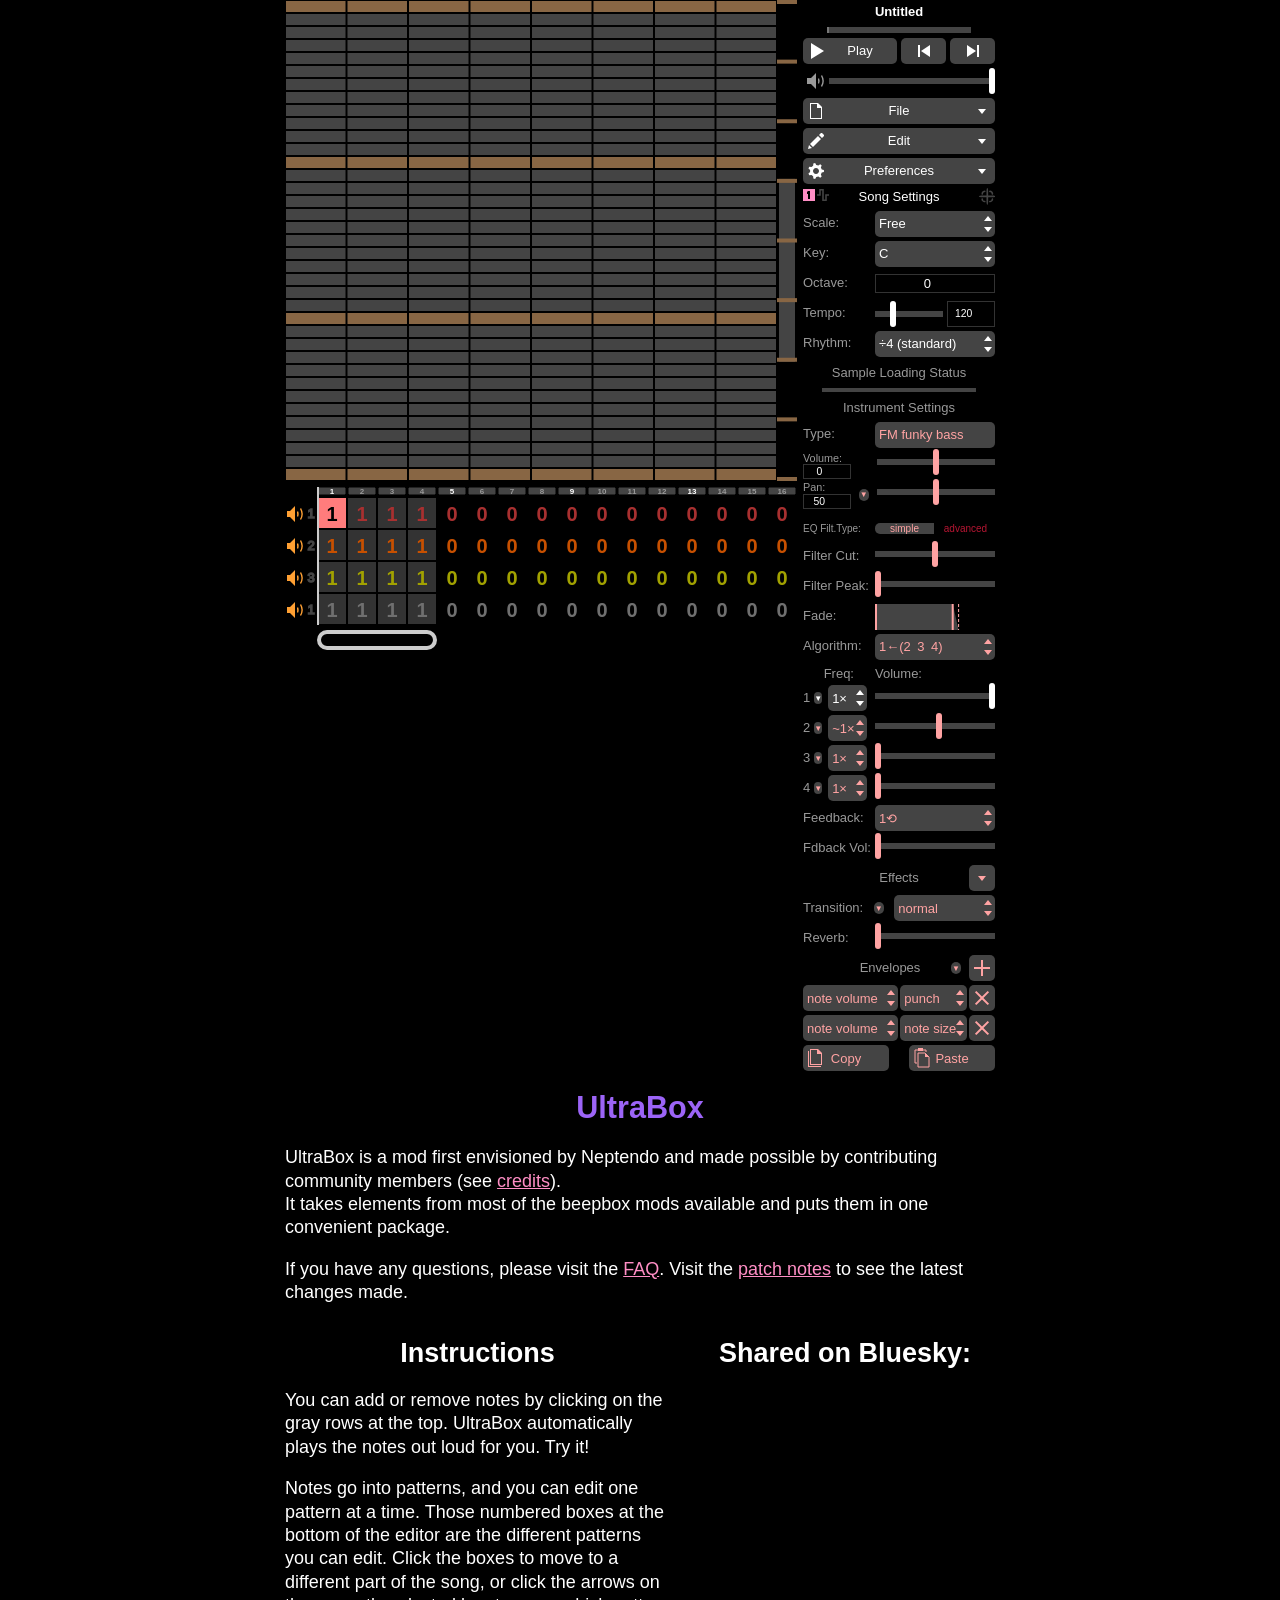
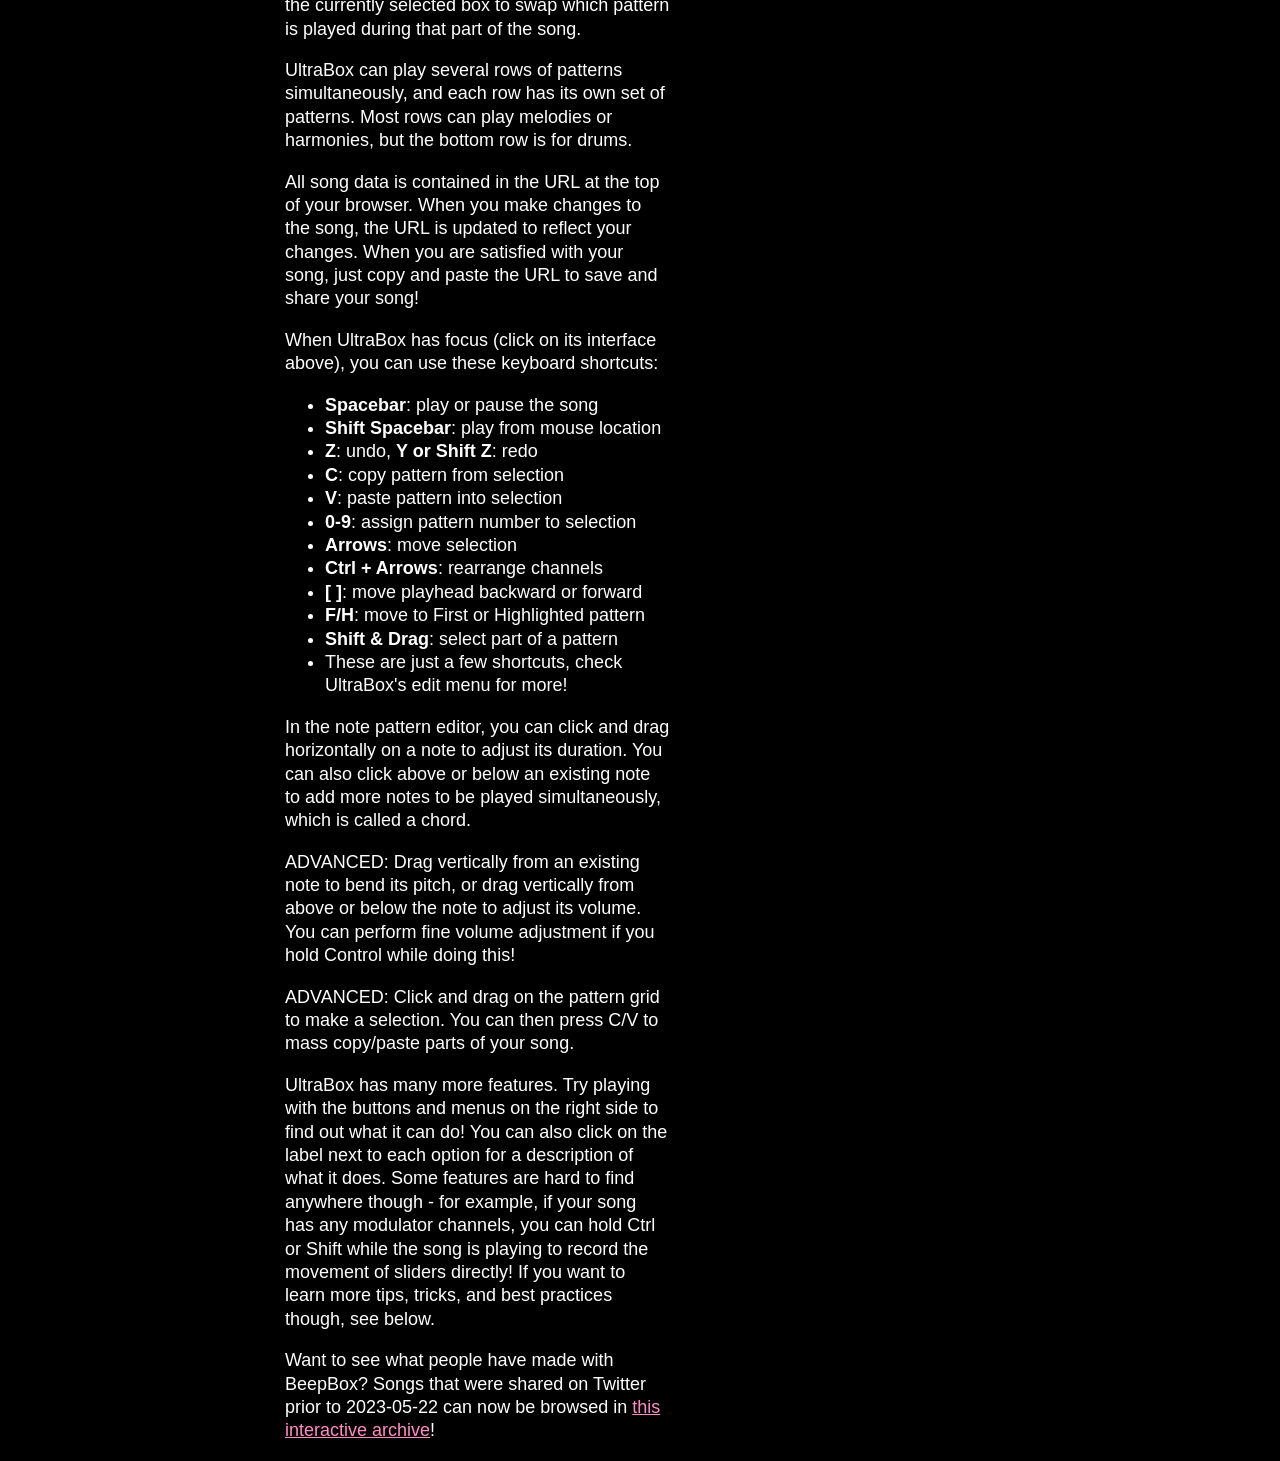
==== index.html @ fd383ffa "Update index.html" ====
<!DOCTYPE html>
<html lang="en">
<head>
    <link rel="icon" type="image/x-icon" href="./favicon.ico" />

    <!-- CDN for jQuery and select2 -->
    <script src="https://code.jquery.com/jquery-3.4.1.min.js"
            integrity="sha256-CSXorXvZcTkaix6Yvo6HppcZGetbYMGWSFlBw8HfCJo="
            crossorigin="anonymous"></script>
    <link href="https://cdnjs.cloudflare.com/ajax/libs/select2/4.0.7/css/select2.min.css" rel="stylesheet" />
    <script src="https://cdnjs.cloudflare.com/ajax/libs/select2/4.0.7/js/select2.min.js"></script>

    <meta charset="utf-8" />
    <meta name="viewport" content="width=device-width, initial-scale=1.0" />

    <title>UltraBox</title>
    <meta name="application-name" content="UltraBox" />
    <meta name="apple-mobile-web-app-title" content="UltraBox" />
    <meta name="description" content="UltraBox is a mod of BeepBox that aims to combine every other beepmod into one." />
    <meta name="keywords" content="chiptune, instrumental, music, song, melody, composition, tool, free, online, square wave, NES, NSF, ultrabox, beepbox, jummbox, pandorasbox, modbox, sandbox, goldbox, wackybox, todbox" />
    <meta name="mobile-web-app-capable" content="yes" />
    <meta name="apple-mobile-web-app-capable" content="yes" />
    <meta name="apple-mobile-web-app-status-bar-style" content="black-translucent" />
    <meta name="theme-color" content="#CCCCCC" />
    <meta name="msapplication-TileColor" content="#dba600" />
    <meta name="format-detection" content="telephone=no" />
    <meta property="og:image" content="./icon_maskable_192.png" />

    <!-- manifest は ./ に変更 -->
    <link rel="manifest" href="./manifest.webmanifest" />
    <link rel="apple-touch-icon" sizes="180x180" href="./icon_maskable_192.png" />

    <link href="https://fonts.googleapis.com/css?family=B612" rel="stylesheet" media="none" onload="if (this.media!='all')this.media='all';" />
    <style type="text/css">

        html {
            background: var(--page-margin, black);
            overflow-x: hidden;
            font-size: large;
            font-family: 'B612-a', sans-serif;
            line-height: 1.3;
            color: var(--primary-text, white);
        }

        body {
            margin: auto;
            overflow-x: hidden;
            display: flex;
            flex-direction: column;
            align-items: center;
            align-content: center;
        }

        #beepboxEditorContainer {
            min-height: 645px;
            overflow: auto;
            background: var(--editor-background, black);
            width: 100%;
			max-width: 710px;
            padding-left: 30px;
            padding-right: 30px;
        }

        #text-content {
            overflow: auto;
            background: var(--editor-background, black);
            width: 100%;
			max-width: 710px;
            padding-left: 30px;
            padding-right: 30px;
        }

        #Hotdog { display: none; }

        h1 {
            font-size: 1.7rem;
            text-align: center;
            margin-top: 0.5em;
            margin-bottom: 0.5em;
            -webkit-text-stroke-width: 0;
            color: var(--mod-title, #9c64f7);
        }

        h2 {
            font-size: 1.5rem;
            text-align: center;
            margin-top: 0.5em;
            margin-bottom: 0.5em;
            -webkit-text-stroke-width: 0;
        }

        .centerDiv {
			margin: 0px auto;
		}

        a {
            color: var(--link-accent, #98f);
        }

        /* .donation form {
            display: inline;
        }

        .donation input[type="submit"] {
            appearance: none;
            -webkit-appearance: none;
            background: none;
            border: none;
            font-family: inherit;
            font-size: inherit;
            color: var(--link-accent, #98f);
            text-decoration: underline;
            cursor: pointer;
            padding: 0;
            margin: 0;
        } */

        /* wide screen */
		@media (min-width: 711px) {
            html {
                width: 100%;
            }

            body {
                width: 100%;
            }

            .column-container {
				width: 710px;
                display: flex;
				gap: 25px;
            }

            .instructions-column {
				min-width: 0;
            }

            .bsky-column {
				width: 300px;
				flex-shrink: 0;
			}
        }

        /* narrow screen */
		@media (max-width: 710px) {
            body {
                width: 100%;
            }

            p, .donation {
                margin: 1em 0.5em;
            }

            .column-container {
                display: flex;
                flex-direction: column;
                align-items: center;
            }
        }
    </style>
	

</head>
<body id="secondImage">
    <script>
        const image = localStorage.getItem('customTheme2');
        const el  = document.getElementById('secondImage');

        if (image != null && image !== "null" && image !== "undefined") {
            el.style.backgroundImage="url(" + image + ")";
            el.style.backgroundRepeat= "repeat";
        }
    </script>
    <div id="beepboxEditorContainer">
        <noscript>
            Sorry, UltraBox requires a JavaScript-enabled browser.
        </noscript>
    </div>
    <div id="text-content">
        <section>

            <h1>
                <font>UltraBox</font>
                <span id="goldboxPlant" style="display: inline; color:#62a13b"></span>
                <!-- <span id="goldboxPlant" style="display: inline; color: var(--plant-color, var(--link-accent, #62a13b));"></span> -->
            </h1>
            
            <p id="introduction">
                UltraBox is a mod first envisioned by Neptendo and made possible by contributing community members (see <a href="./credits.html">credits</a>).<br>
                It takes elements from most of the beepbox mods available and puts them in one convenient package.
            </p>
            <!-- <p>
                All song data is contained in the URL at the top of your browser.
                When you make changes to the song, the URL is updated to reflect your changes.
                When you are satisfied with your song, just copy and paste the URL to save and share your song!
            </p> -->
            <p>
                If you have any questions, please visit the <a href="./faq.html">FAQ</a>. Visit the <a href="./patch_notes.html">patch notes</a> to see the latest changes made.
                <img id="Hotdog" src="" width="500" height="333" onclick="changeHotdogSize()" />
            </p>
            <!--
    <div class="donation">
        BeepBox is a passion project, and will always be free to use. If you find it valuable and have the means, any gratuity via
        <form action="https://www.paypal.com/cgi-bin/webscr" method="post" target="_blank">
            <input type="hidden" name="cmd" value="_donations" />
            <input type="hidden" name="business" value="QZJTX9GRYEV9N" />
            <input type="hidden" name="currency_code" value="USD" />
            <input type="submit" name="submit" value="Paypal"/>
        </form>
        would be appreciated!
    </div>
    -->
        </section>

        <div class="column-container">
            <main class="instructions-column">
                <section>
                    <h2>
                        Instructions
                    </h2>
                    <p>
                        You can add or remove notes by clicking on the gray rows at the top.
                        UltraBox automatically plays the notes out loud for you. Try it!
		
                    </p>
                    <p>
                        Notes go into patterns, and you can edit one pattern at a time.
                        Those numbered boxes at the bottom of the editor are the different patterns you can edit.
                        <span id="bar-editing">
                            Click the boxes to move to a different part of the song, or click the arrows on the currently selected box to swap which pattern is played during that part of the song.
                        </span>
                    </p>
                    <p>
                        UltraBox can play several rows of patterns simultaneously, and each row has its own set of patterns.
                        Most rows can play melodies or harmonies, but the bottom row is for drums.
                    </p>
                    <p>
                        All song data is contained in the URL at the top of your browser.
                        When you make changes to the song, the URL is updated to reflect your changes.
                        When you are satisfied with your song, just copy and paste the URL to save and share your song!
                    </p>

                    <div id="keyboard-instructions">
                        <p>
                            When UltraBox has focus (click on its interface above), you can use these keyboard shortcuts: <br />
                        </p>
                        <ul>
                            <li><b>Spacebar</b>: play or pause the song</li>
                            <li><b>Shift Spacebar</b>: play from mouse location</li>
							<li><b>Z</b>: undo, <b>Y or Shift Z</b>: redo</li>
                            <li><b>C</b>: copy pattern from selection</li>
                            <li><b>V</b>: paste pattern into selection</li>
                            <li><b>0-9</b>: assign pattern number to selection</li>
							<li><b>Arrows</b>: move selection</li>
							<li><b>Ctrl + Arrows</b>: rearrange channels</li>
							<li><b>[ ]</b>: move playhead backward or forward</li>
							<li><b>F/H</b>: move to First or Highlighted pattern </li>
							<li><b>Shift & Drag</b>: select part of a pattern</li>
							<li>These are just a few shortcuts, check UltraBox's edit menu for more!</li>
                            <!-- need to edit this eventually -->
                        </ul>
                    </div>
                    <p>
                        In the note pattern editor, you can click and drag horizontally on a note to adjust its duration.
                        You can also click above or below an existing note to add more notes to be played simultaneously, which is called a chord.
                    </p>
                    <div id="mobile-instructions" style="display: none;">
						<p>
							You can also long-press in the pattern editor to select a time range within a pattern, which you can then drag to move multiple notes at once.<br/>
						</p>
					</div>
                    <p>
                        ADVANCED: Drag vertically from an existing note to bend its pitch, or drag vertically from above or below the note to adjust its volume. You can perform fine volume adjustment if you hold Control while doing this!
                    </p>
                    <p>
                        ADVANCED: Click and drag on the pattern grid to make a selection. You can then press C/V to mass copy/paste parts of your song.

                    </p>
                    <p>
                        UltraBox has many more features.
                        Try playing with the buttons and menus on the right side to find out what it can do!
                        You can also click on the label next to each option for a description of what it does.
                        Some features are hard to find anywhere though - for example, if your song has any modulator channels, you can hold Ctrl or Shift while the song is playing to record the movement of sliders directly! If you want to learn more tips, tricks, and best practices though, see below.
                    </p>
                    <p>
						Want to see what people have made with BeepBox? Songs that were shared on Twitter prior to 2023-05-22 can now be browsed in <a href="https://twitter-archive.beepbox.co/" target="_blank">this interactive archive</a>!
                        <!-- Additionally, there's an active <a href="https://discord.gg/beepbox">BeepBox Discord</a> where you can share songs and ask questions! -->
                    </p>
                </section>
            </main>
            <aside class="bsky-column">
				<h2>
					Shared on Bluesky:
				</h2>
				<div>
					<!-- <a class="bsky-timeline" data-width="300" data-height="2000" data-link-color="#9988ff" data-chrome="noheader nofooter transparent" data-dnt="true" data-theme="dark" href="https://twitter.com/beepboxco?ref_src=twsrc%5Etfw" target="_blank">Songs retweeted by @beepboxco</a> -->
                    <bsky-embed
						feed="at://did:plc:mbrx5fkqsdgk5l2dfhygecm6/app.bsky.feed.generator/aaabsv7gjrgl2"
						mode="dark"
						link-target="_blank"
						link-image="false"
						limit="5"
						load-more="true"
						disable-styles="false"
						custom-styles="a.mt-4.rounded-md.border.border-slate-300.block {display: none;} .flex > div { max-width: 90%; } .whitespace-pre-wrap { word-wrap: break-word;}"
					  >
                    </bsky-embed>
                    <script async>
                    // only load bsky-embed if it's actually visible
                    // (the downside of doing this is that you have to manually reload the page to load/unload the library)
                    if (window.localStorage.getItem("showDescription") != "false") {
                        const bsky_script = document.createElement("script");

                        bsky_script.src = "https://cdn.jsdelivr.net/npm/bsky-embed@0.2.2/dist/bsky-embed.es.min.js";
                        bsky_script.type = "module";

                        document.head.appendChild(bsky_script);
                    }
                    </script>
					<!-- <script type="module" src="https://cdn.jsdelivr.net/npm/bsky-embed/dist/bsky-embed.es.js" async></script> -->
				</div>
			</aside>
        </div>
    </div>

    <!--
    Instead of loading js beepbox editor interface directly, test for browser support.
    <script type="text/javascript" src="beepbox_editor.min.js"></script>
    -->
    <script type="text/javascript">

        // Randomize display of header
        // 1-in-9 chance to appear

        const plants = [
        // jummbox/goldbox plants    
        "🍂", "🌿", "🌺", "🍃", "🍄", "🍀🌷", "🌈🍂🍁🍀🌷🍄🐲🌈🍃🌺🍄", " 1️⃣3️⃣1️⃣2️⃣",
        // blubox plants
        "≽(◕ ᴗ ◕)≼", "≽(ᴗ _ ᴗ)≼", "≽(⌐ _ ⌐)≼", "≽(ᵕ ‿ ᵕ)≼", 
        // familiarbox plant (there were others, but the code of familiarbox is long gone)
        // this is a reference to (now outdated?) lore jinx made for one of their projects 
        "☀️⭐🕒👁️",
        // suggested by mel, meant to supplement the lack of a worm logo
        "🪱",
        // this is from paandorasbox (might have also been present in familiarbox?)
        " :wackybox:",
        // plant originally suggested by mel in reference to the "(don't) eat thegubbys" meme. has now been reduced to just the fish emoji
        "🐟",
        // blubox desktop plants 
        "⚡","🔵","💫",
        // dogebox2 plants 
        "🍕","🌭","🍔","🍟",
        // Slarmoo's Box plants
        "✨","🌈","🌧️","🪨","🐍","🌲","🌳","𓆏","🦀","🍄‍🟫",
        // LemmBox 
		"🍋"
        ];

        if (Math.floor(Math.random() * 9) == 0) {
            document.getElementById("goldboxPlant").innerHTML = "  " + plants[(Math.floor(Math.random() * plants.length))];  
        }

        const date = new Date();

        // UB birthday (june 4th)
        if ((date.getDate() == 4) && date.getMonth() == 5) {
            document.getElementById("goldboxPlant").innerHTML = "  🎂🎉";  
        }

        function changeHotdogSize() {
            var image = document.getElementById('Hotdog');
            image.width = Math.random() * (750 - 20) + 20;
            image.height = Math.random() * (499 - 20) + 20;
        }

        if (/Android|webOS|iPhone|iPad|iPod|BlackBerry|IEMobile|Opera Mini|android|ipad|playbook|silk/i.test(navigator.userAgent)) {
            document.getElementById("introduction").innerHTML = "UltraBox is an online tool for sketching and sharing chiptune melodies. Make sure that your volume is turned up, then press the play button!";
            document.getElementById("keyboard-instructions").style.display = "none";
            document.getElementById("mobile-instructions").style.display = "";
            document.getElementById("bar-editing").innerHTML = "Tap the boxes to move to a different part of the song, or tap on the currently selected box to swap which pattern is played during that part of the song.";
			//document.getElementById("offline-instructions").innerHTML = 'You can use UltraBox when your device is offline if you put a shortcut to UltraBox on your home screen. <ul><li>Chrome: find the "Add to Home Screen" option in the ⋮ menu.</li><li>Firefox: find the "Add Page Shortcut" option in the ⋮ menu.</li><li>Safari: find the "Add to Home Screen" option in the bookmark menu.</li></ul>';
        }

        function browserHasRequiredFeatures() {
            "use strict";
            if (window.AudioContext == undefined && window.webkitAudioContext == undefined) {
                return false;
            }

            try {
                eval("class T {}");
                eval("const a = () => 0");
                eval("for (const a of []);");
            } catch (error) {
                return false;
            }

            return true;
        }

        if (browserHasRequiredFeatures()) {
            // Go ahead and load js beepbox editor interface:
            var fileref = document.createElement("script");
            fileref.setAttribute("type", "text/javascript");
            fileref.setAttribute("src", "beepbox_editor.min.js");
            document.head.appendChild(fileref);
        } else {
            document.getElementById("beepboxEditorContainer").innerHTML = "Sorry, UltraBox doesn't support your browser. Try a recent version of Chrome, Firefox, Edge, Safari, or Opera.";
        }

		// If the page was loaded with an old song version that old versions of BeepBox support,
		// update the links to the old versions so that they'll open the song.
	    //HEY, ULTRABOX DOESN'T HAVE THESE, WHAT DO WE DO????
		if (/^#[1-6]/.test(location.hash)) {
			document.getElementById("linkTo2_3").href += location.hash;
		}
		if (/^#[1-8]/.test(location.hash)) {
			document.getElementById("linkTo3_0").href += location.hash;
		}
    </script>
	<script>
      // Service Worker 登録部分を修正
      if ('serviceWorker' in navigator) {
        navigator.serviceWorker.register('./service-worker.js')
          .then(() => console.log('✅ Service Worker registered'))
          .catch(err => console.error('⚠️ SW registration failed:', err));
      }
    </script>
</body>
</html>
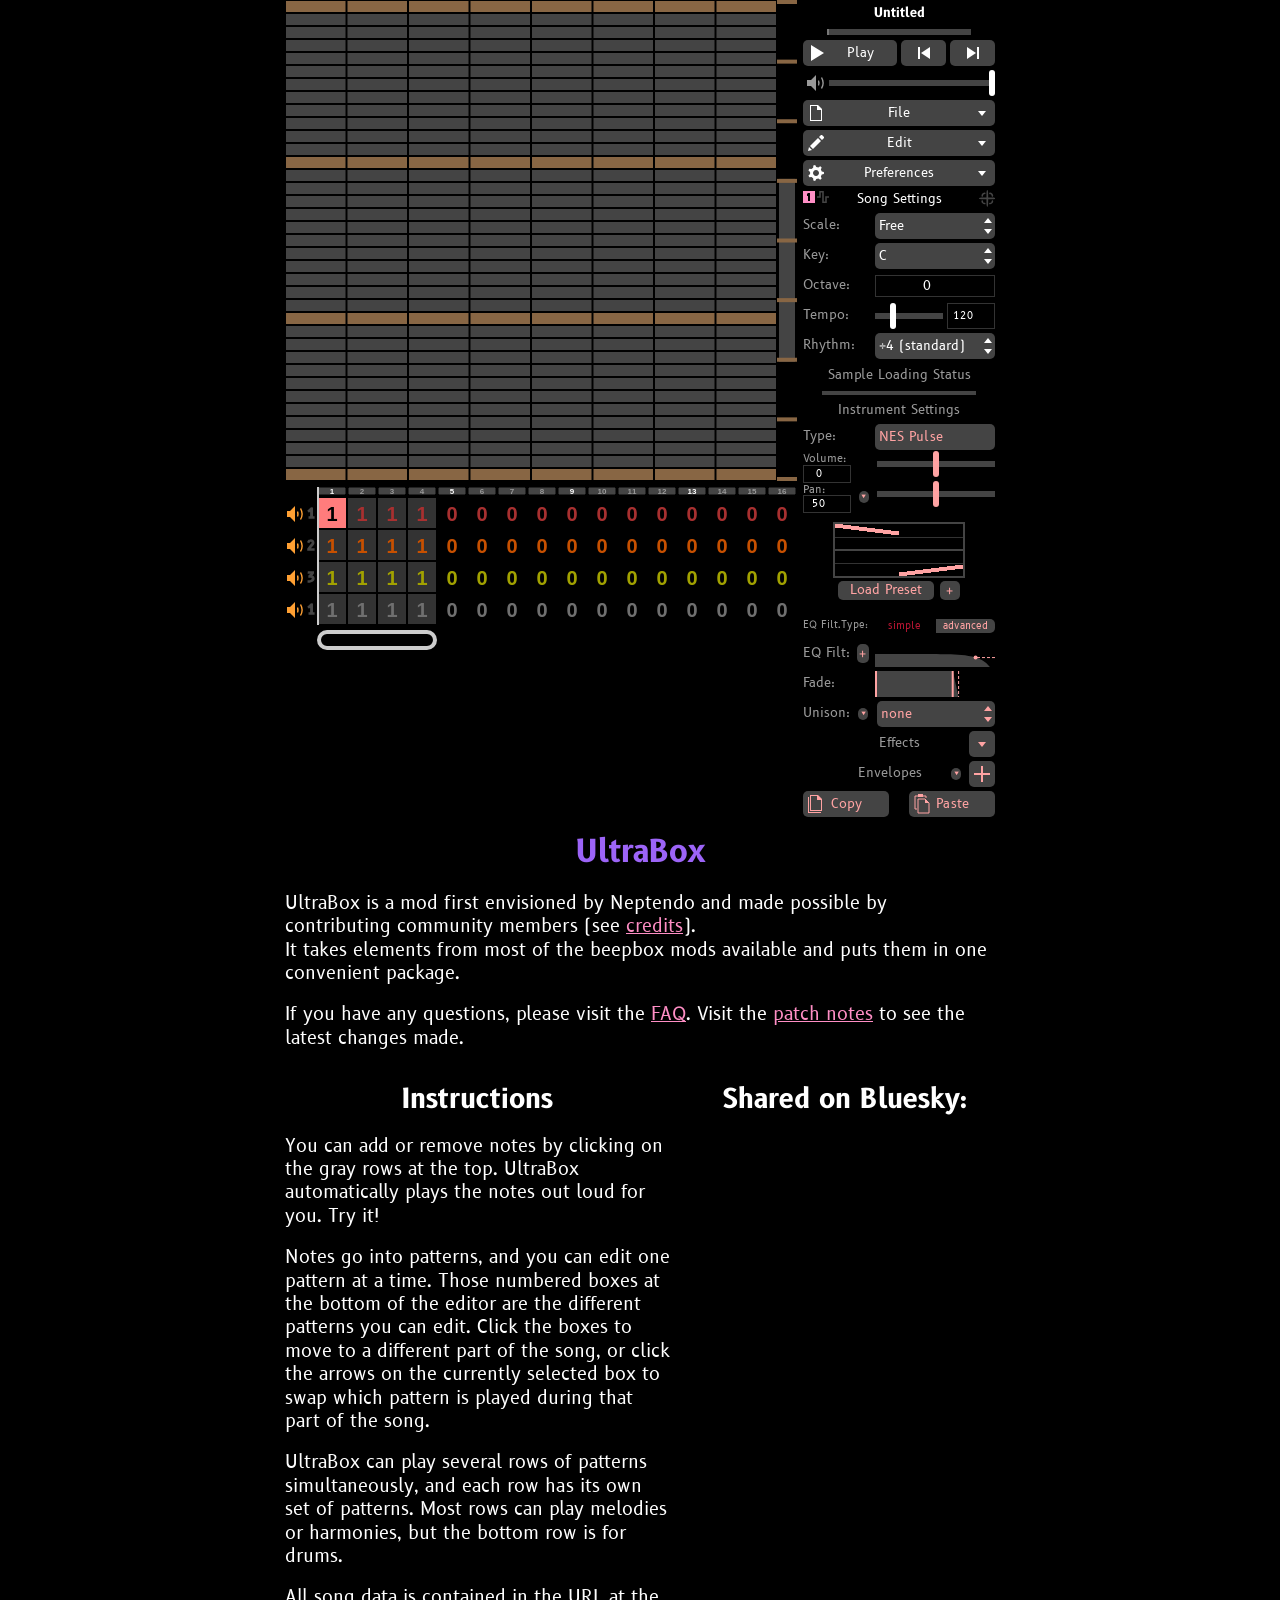
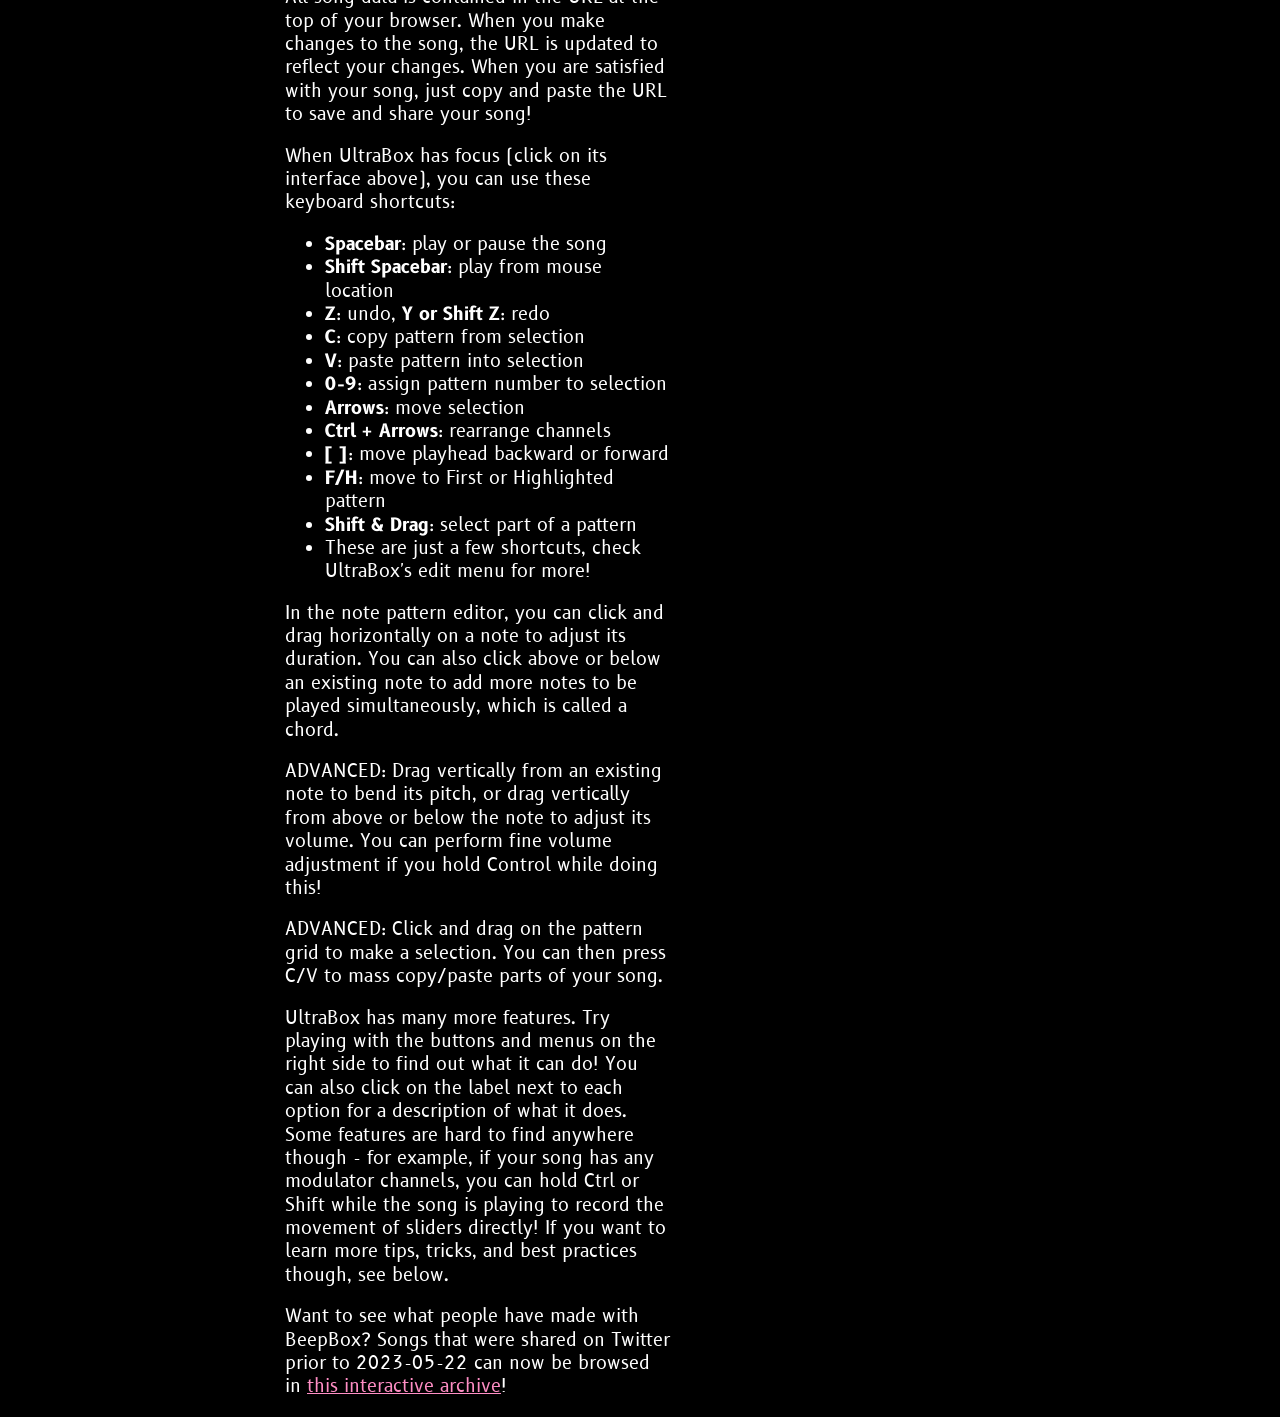
==== commit de57c886: "Update index.html" ====
--- a/index.html
+++ b/index.html
@@ -37,7 +37,7 @@
             background: var(--page-margin, black);
             overflow-x: hidden;
             font-size: large;
-            font-family: 'B612-a', sans-serif;
+            font-family: 'B612','B612-a', sans-serif;
             line-height: 1.3;
             color: var(--primary-text, white);
         }
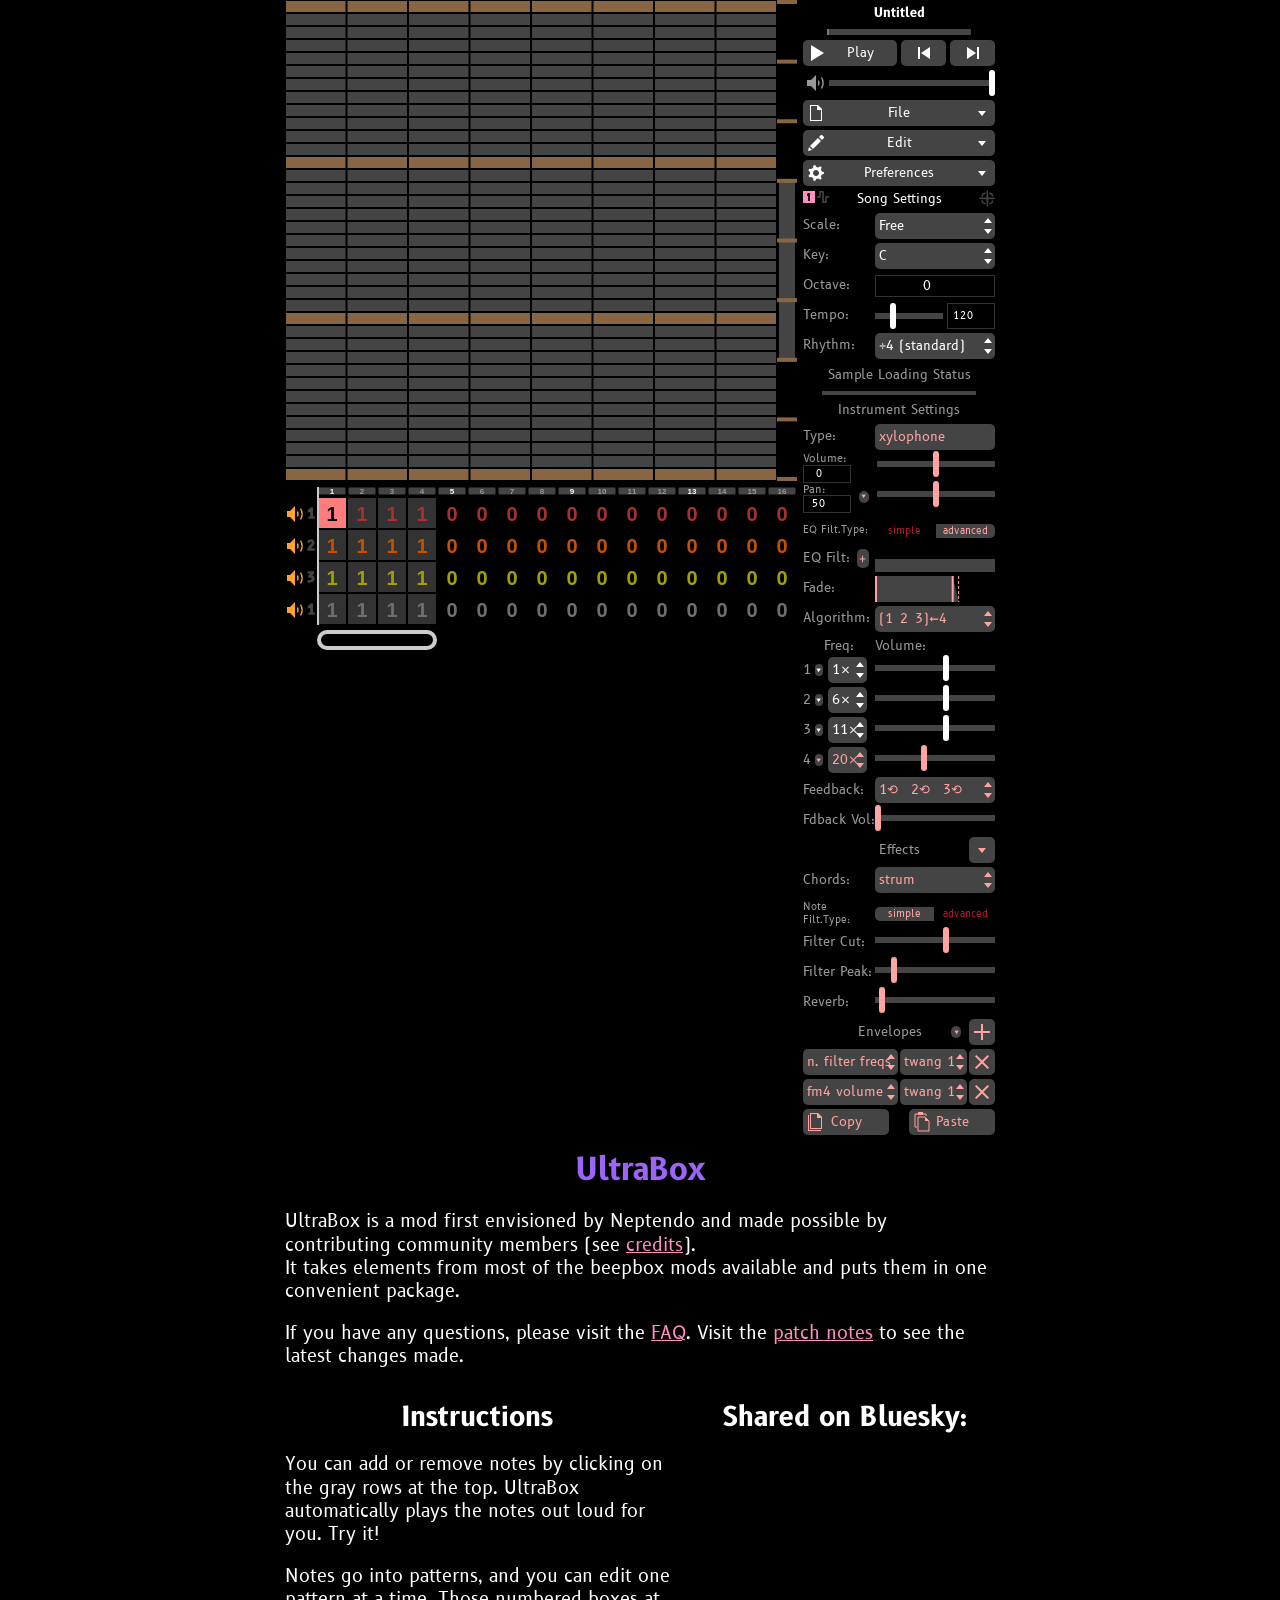
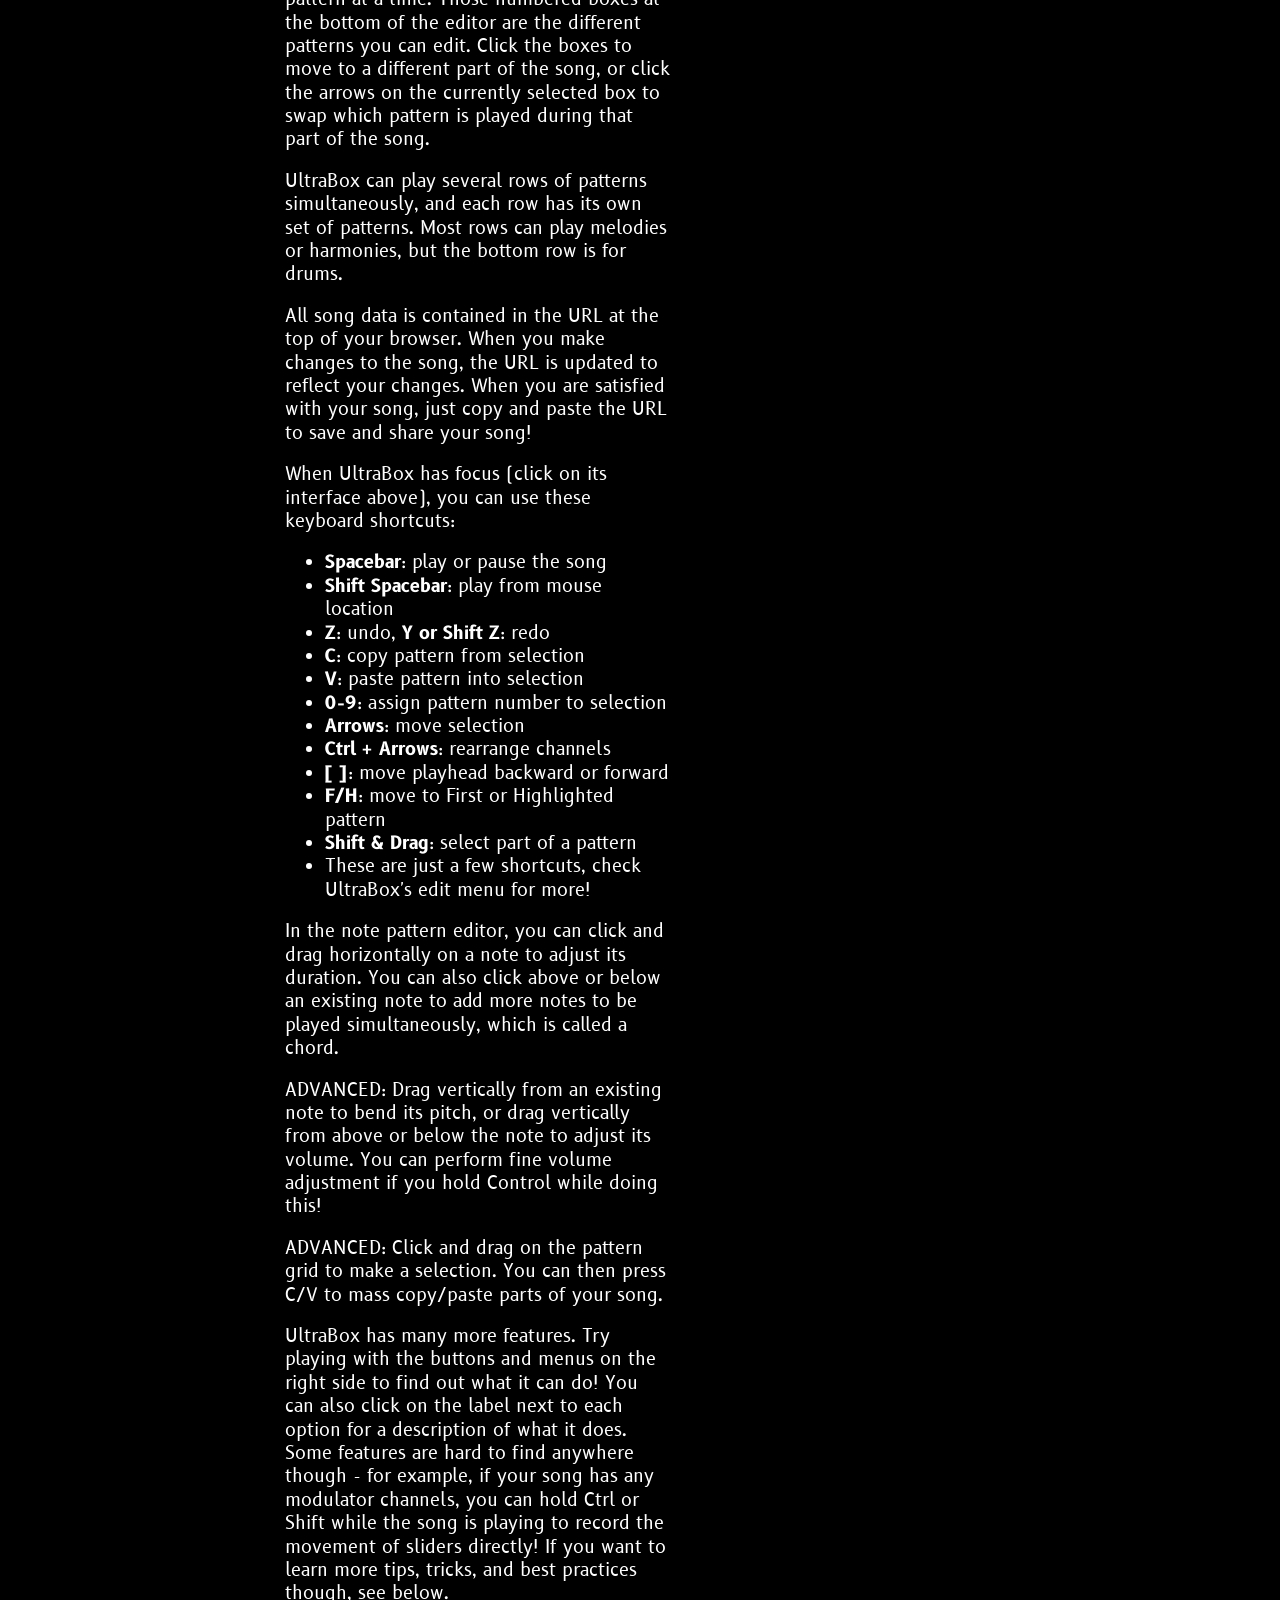
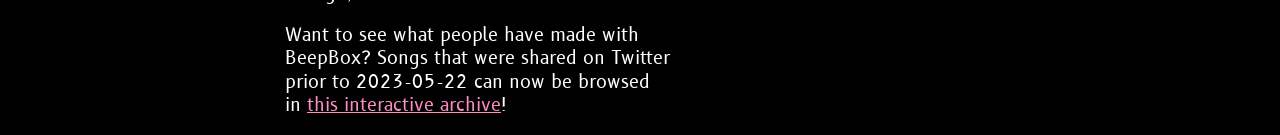
==== commit 66de5a81: "Update index.html" ====
--- a/index.html
+++ b/index.html
@@ -29,7 +29,7 @@
     <!-- manifest は ./ に変更 -->
     <link rel="manifest" href="./manifest.webmanifest" />
     <link rel="apple-touch-icon" sizes="180x180" href="./icon_maskable_192.png" />
-
+<link href="./offline.css" rel="stylesheet">
     <link href="https://fonts.googleapis.com/css?family=B612" rel="stylesheet" media="none" onload="if (this.media!='all')this.media='all';" />
     <style type="text/css">
 
--- a/offline.css
+++ b/offline.css
@@ -0,0 +1,9 @@
+@font-face {
+  font-family: 'B612-a';
+  src: url(./fonts/B612-Regular.ttf) format("ttf");
+}
+
+@font-face {
+  font-family: 'Roboto-a';
+  src: url(../font/Roboto-VariableFont_wdth,wght.ttf) format("ttf");
+}
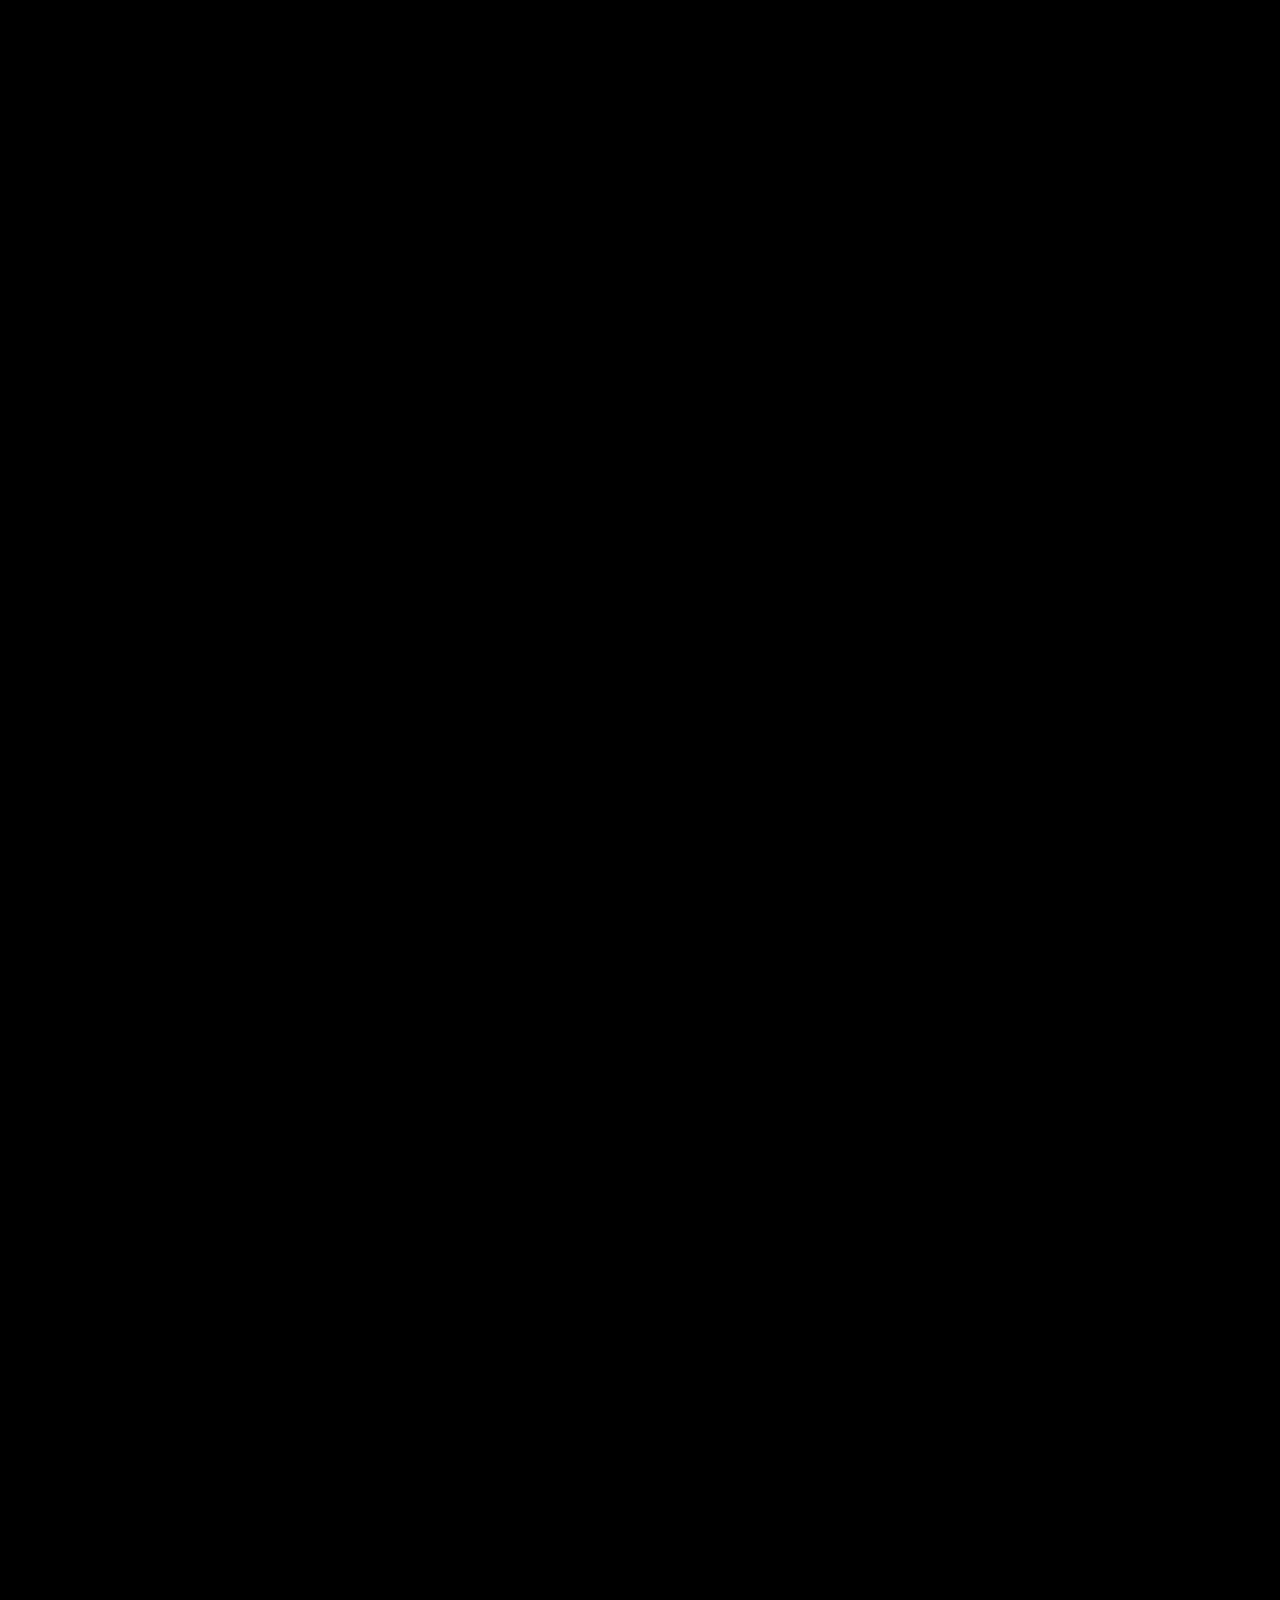
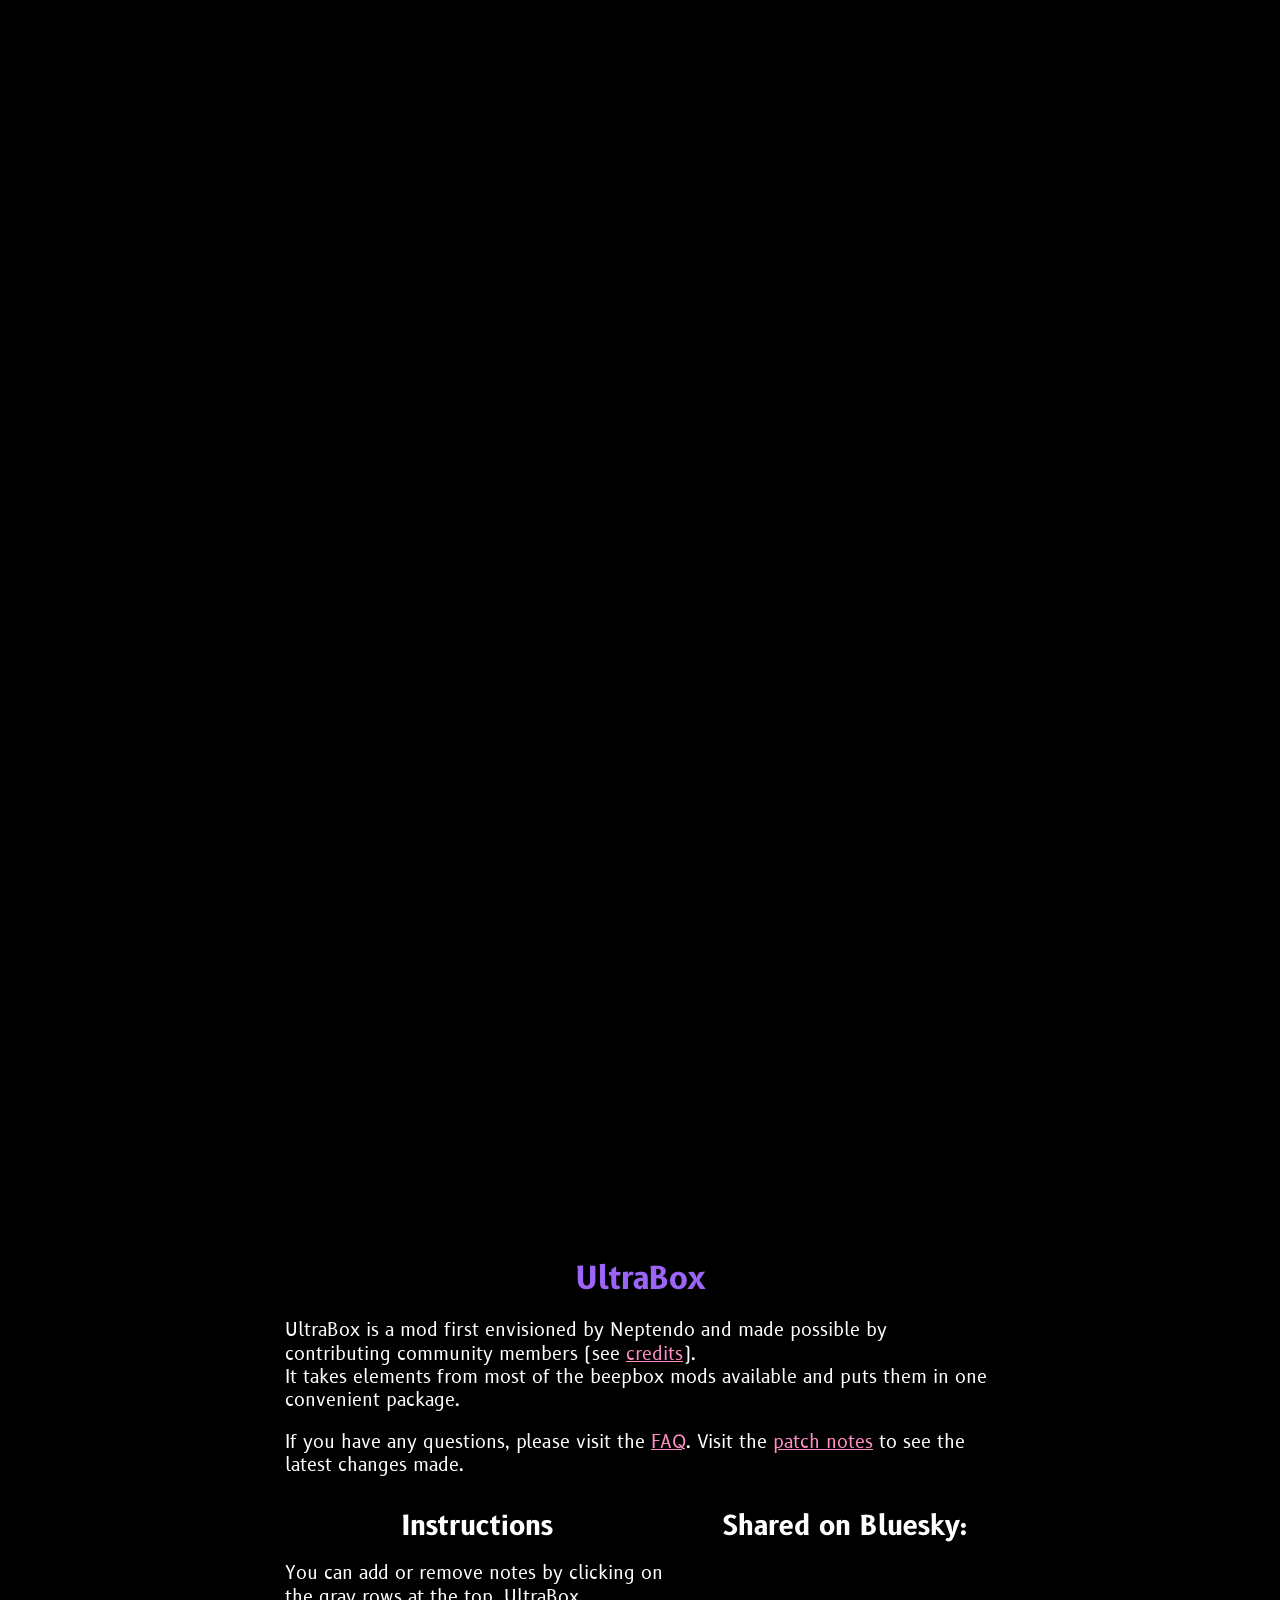
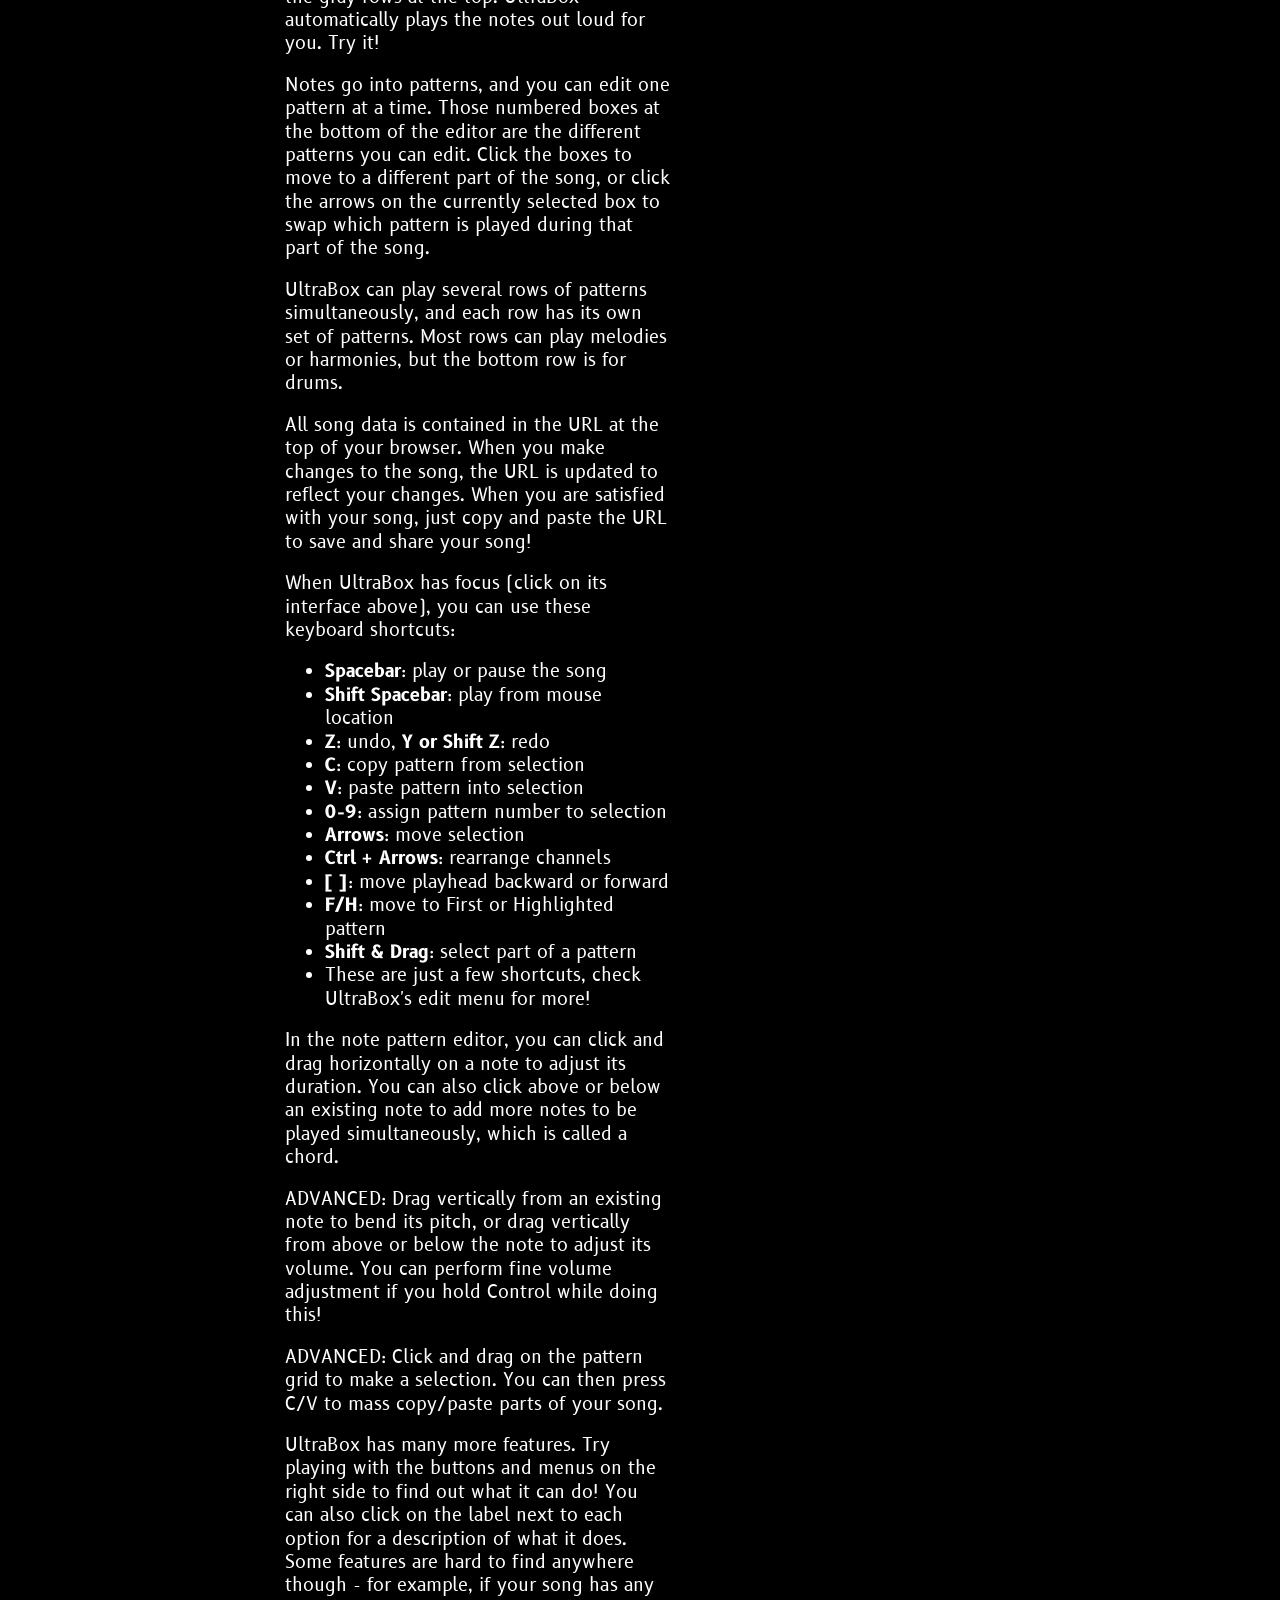
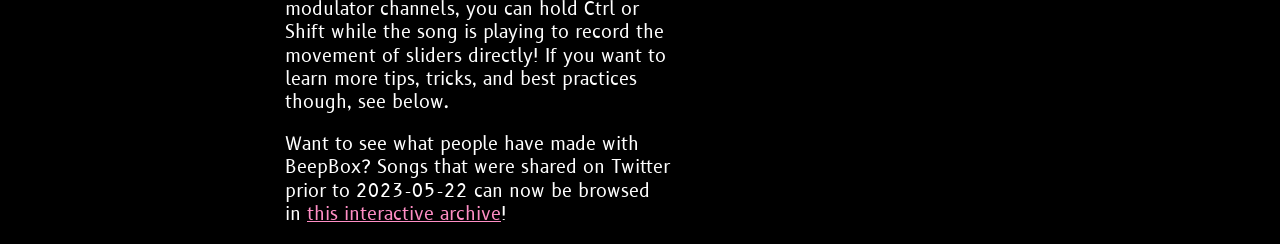
==== commit c9628452: "Update index.html" ====
--- a/index.html
+++ b/index.html
@@ -4,7 +4,7 @@
     <link rel="icon" type="image/x-icon" href="./favicon.ico" />
 
     <!-- CDN for jQuery and select2 -->
-    <script src="https://code.jquery.com/jquery-3.4.1.min.js"
+    <script src="./jquery-3.4.1.min.js"
             integrity="sha256-CSXorXvZcTkaix6Yvo6HppcZGetbYMGWSFlBw8HfCJo="
             crossorigin="anonymous"></script>
     <link href="https://cdnjs.cloudflare.com/ajax/libs/select2/4.0.7/css/select2.min.css" rel="stylesheet" />
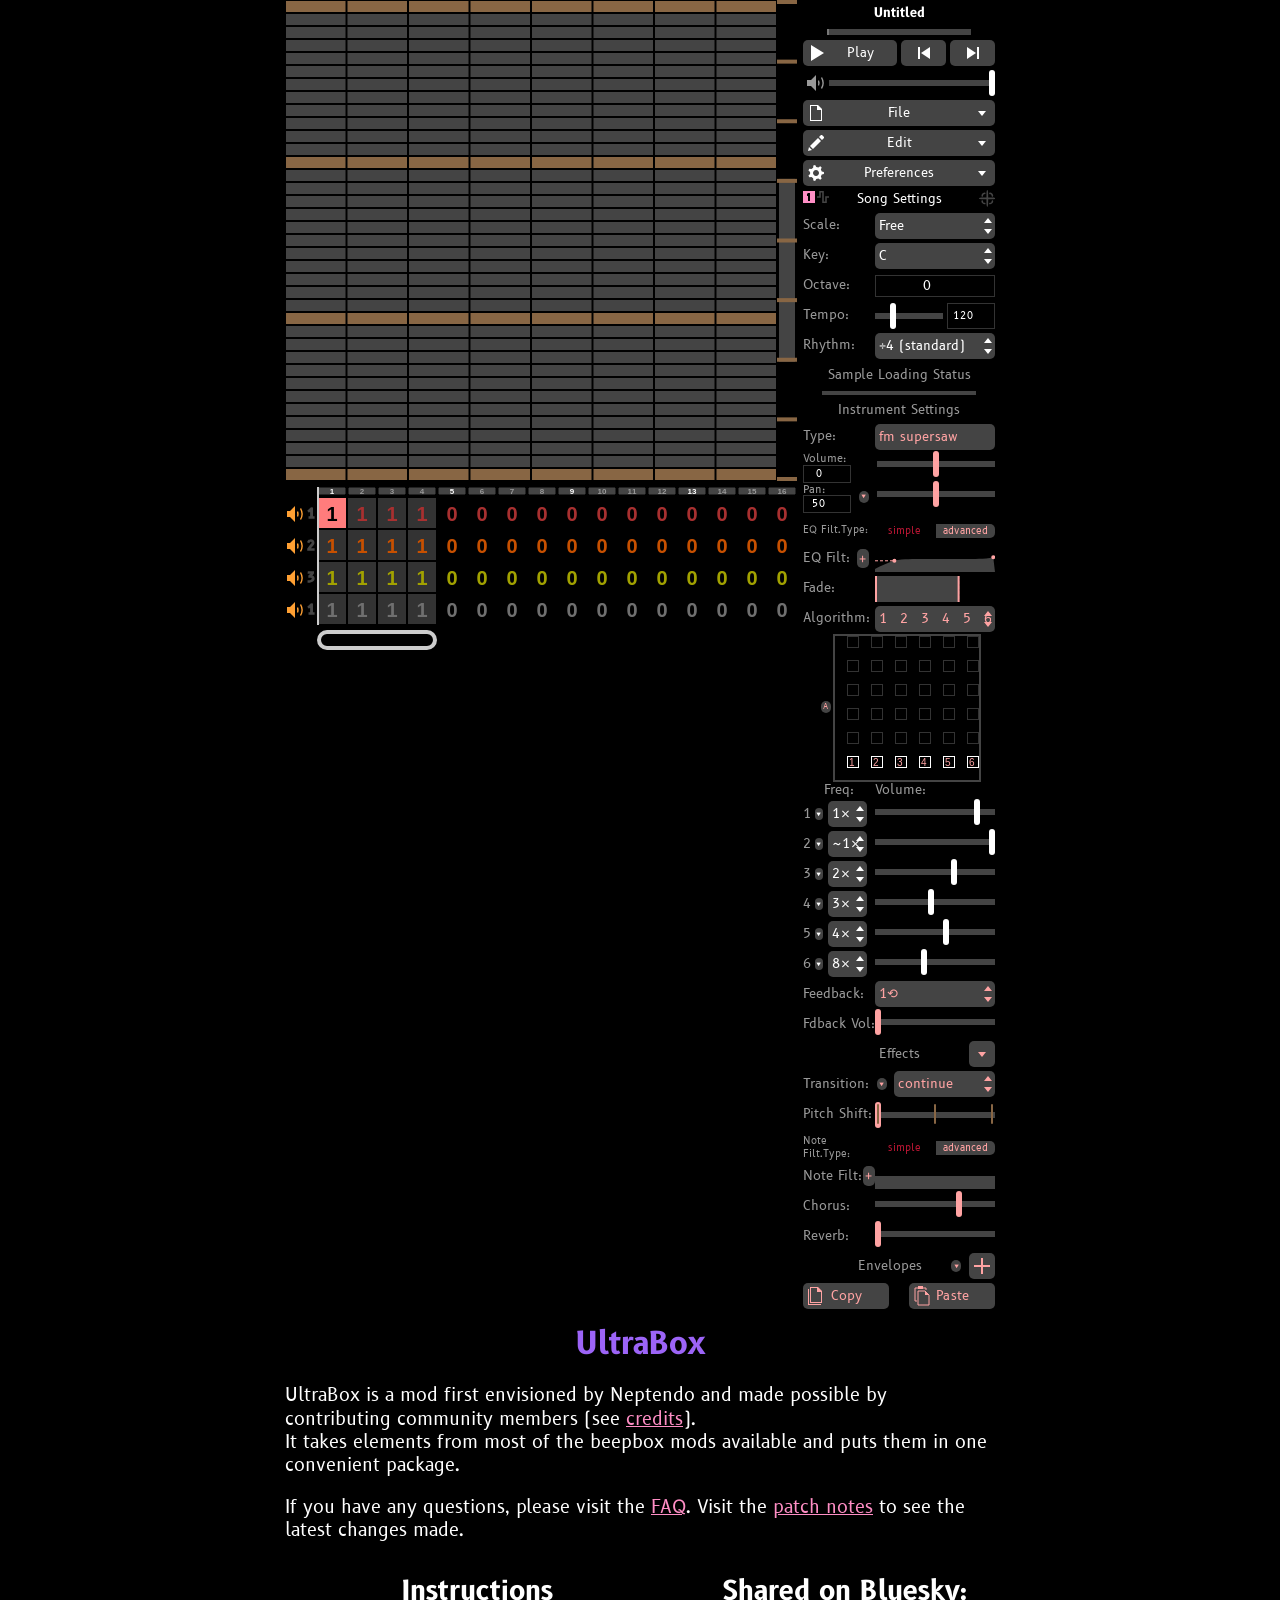
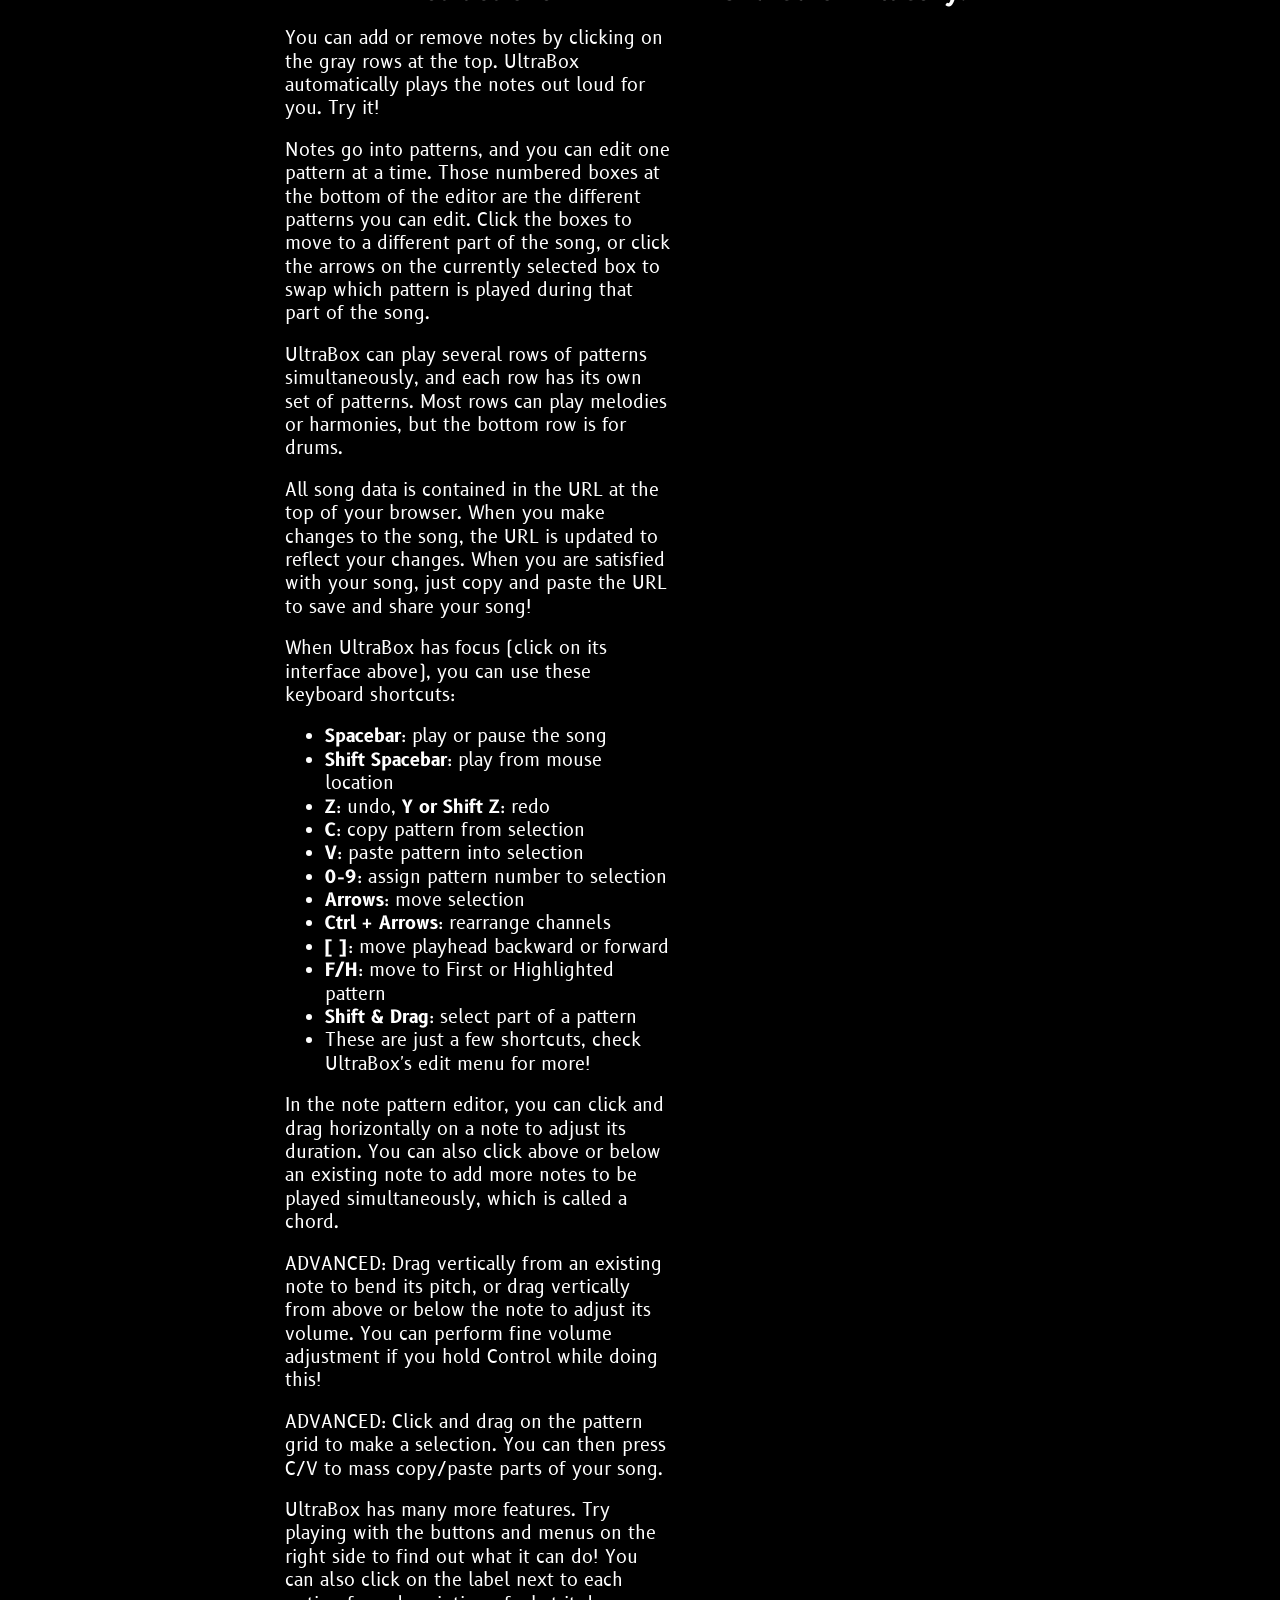
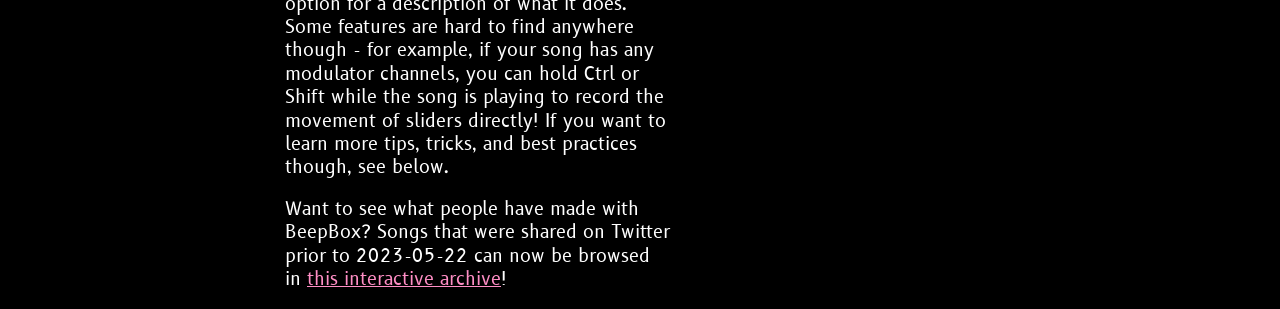
==== commit 1d2e4d2a: "Update index.html" ====
--- a/index.html
+++ b/index.html
@@ -7,7 +7,7 @@
     <script src="./jquery-3.4.1.min.js"
             integrity="sha256-CSXorXvZcTkaix6Yvo6HppcZGetbYMGWSFlBw8HfCJo="
             crossorigin="anonymous"></script>
-    <link href="https://cdnjs.cloudflare.com/ajax/libs/select2/4.0.7/css/select2.min.css" rel="stylesheet" />
+    <link href="./select2.min.css" rel="stylesheet" />
     <script src="https://cdnjs.cloudflare.com/ajax/libs/select2/4.0.7/js/select2.min.js"></script>
 
     <meta charset="utf-8" />
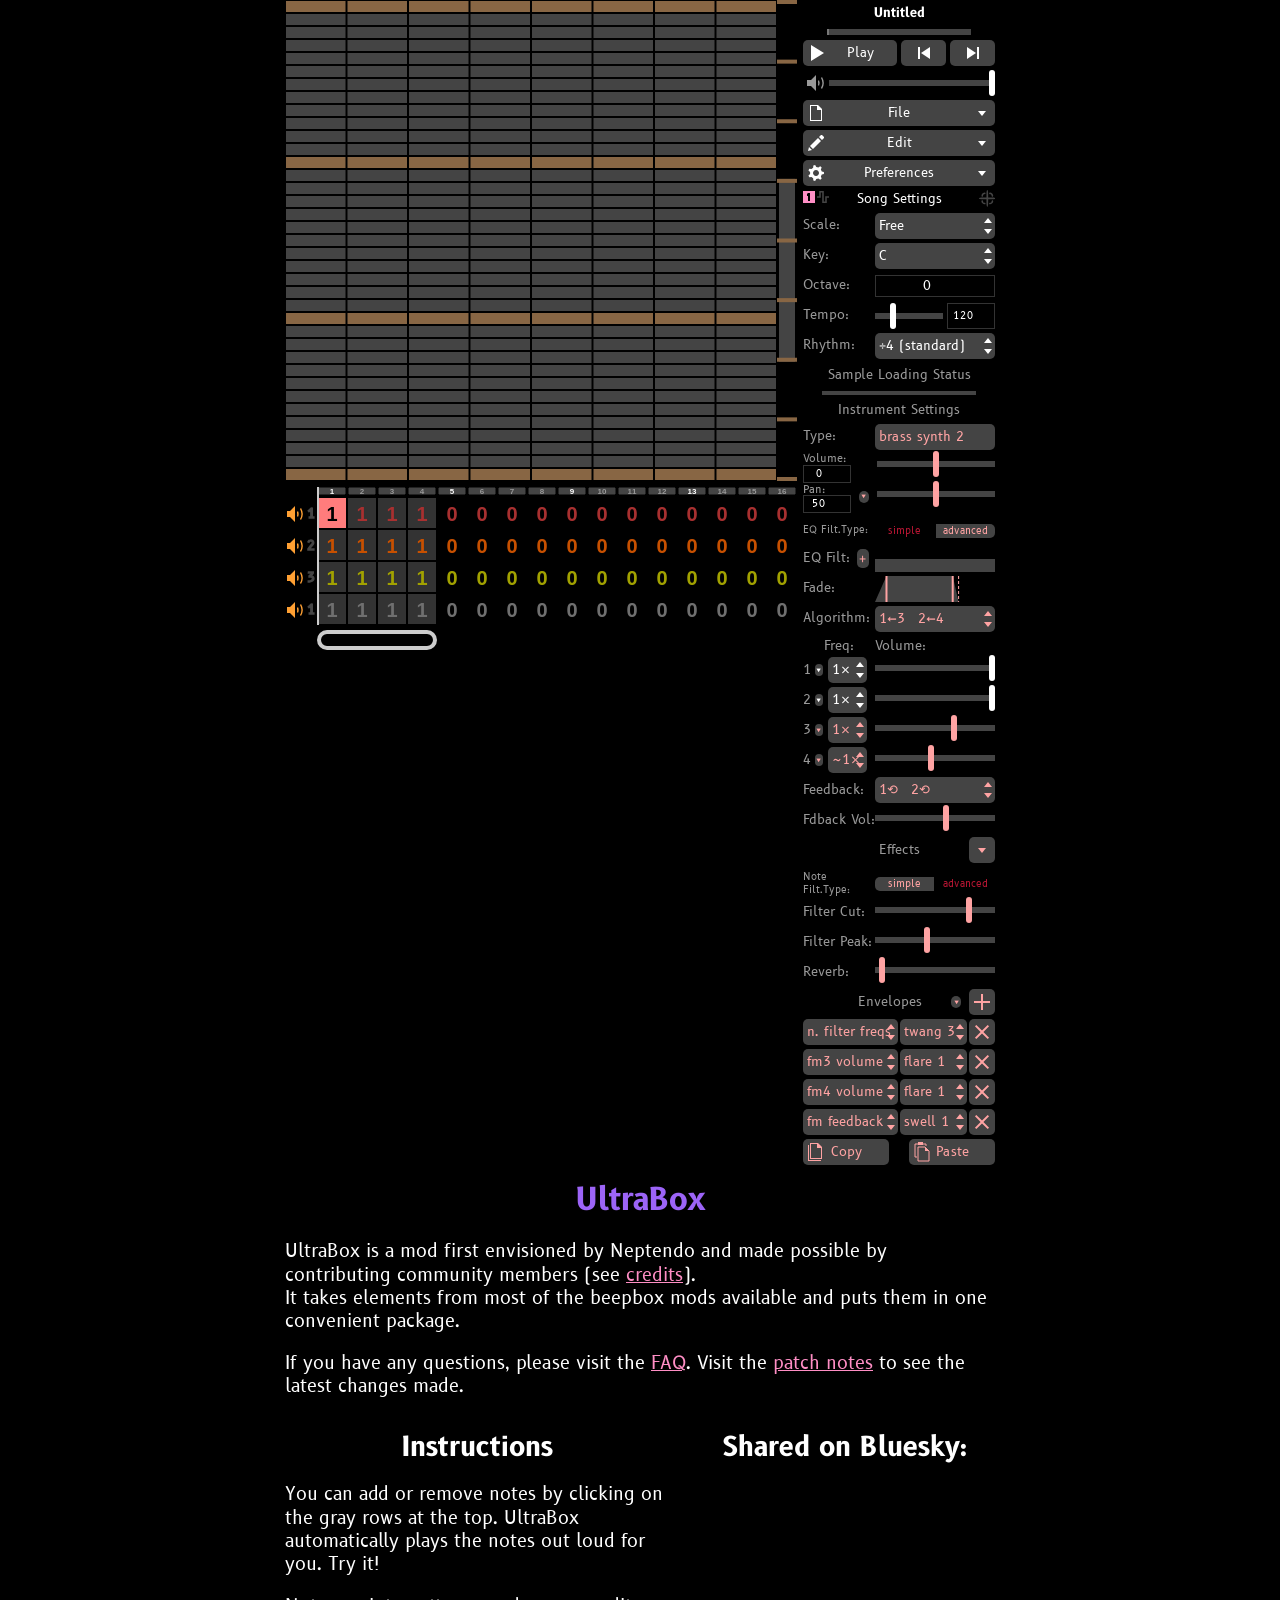
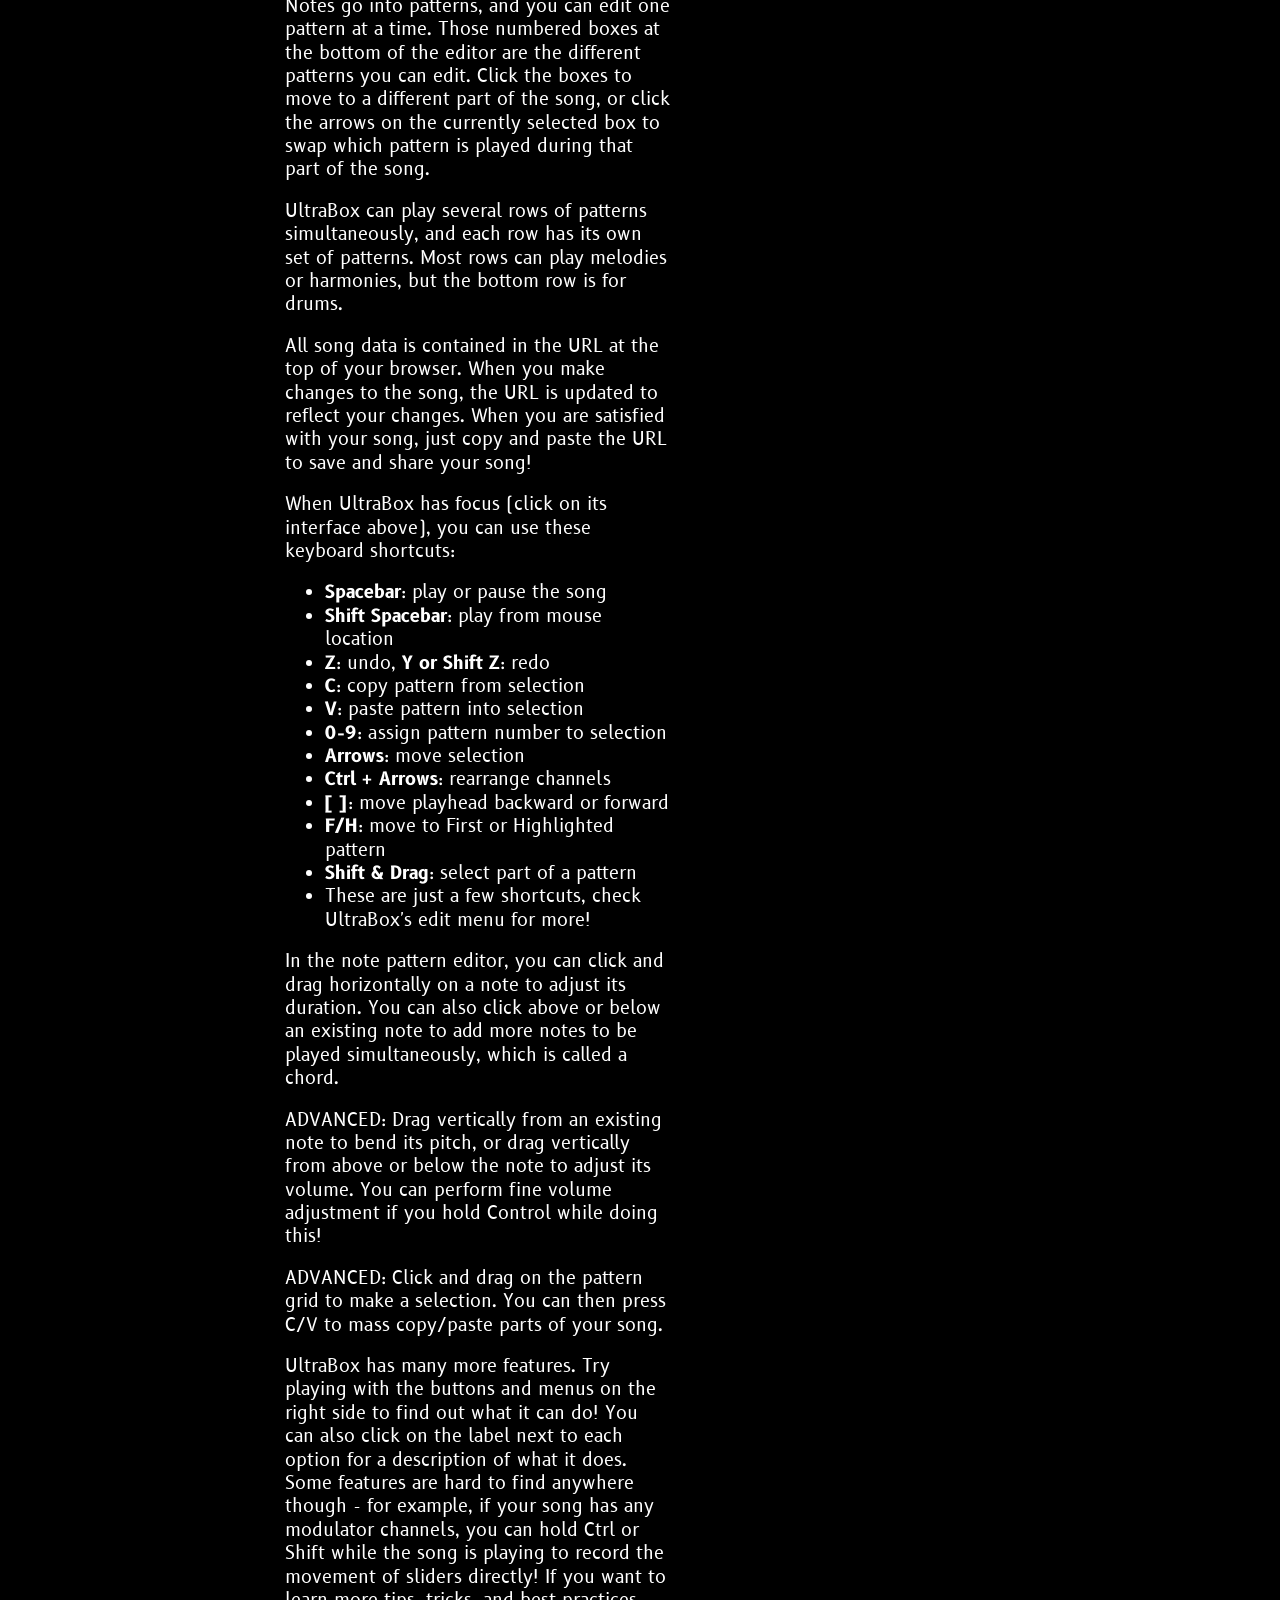
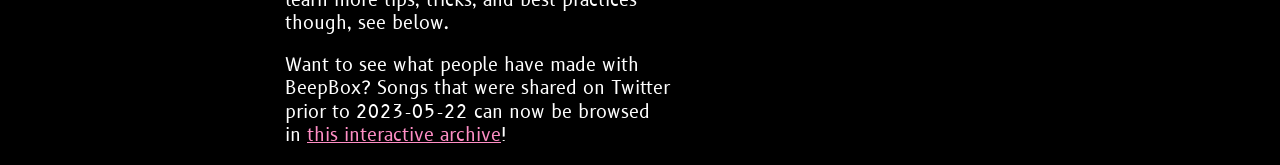
==== commit d7a3cf78: "Update index.html" ====
--- a/index.html
+++ b/index.html
@@ -8,7 +8,7 @@
             integrity="sha256-CSXorXvZcTkaix6Yvo6HppcZGetbYMGWSFlBw8HfCJo="
             crossorigin="anonymous"></script>
     <link href="./select2.min.css" rel="stylesheet" />
-    <script src="https://cdnjs.cloudflare.com/ajax/libs/select2/4.0.7/js/select2.min.js"></script>
+    <script src="./select2.min.js"></script>
 
     <meta charset="utf-8" />
     <meta name="viewport" content="width=device-width, initial-scale=1.0" />
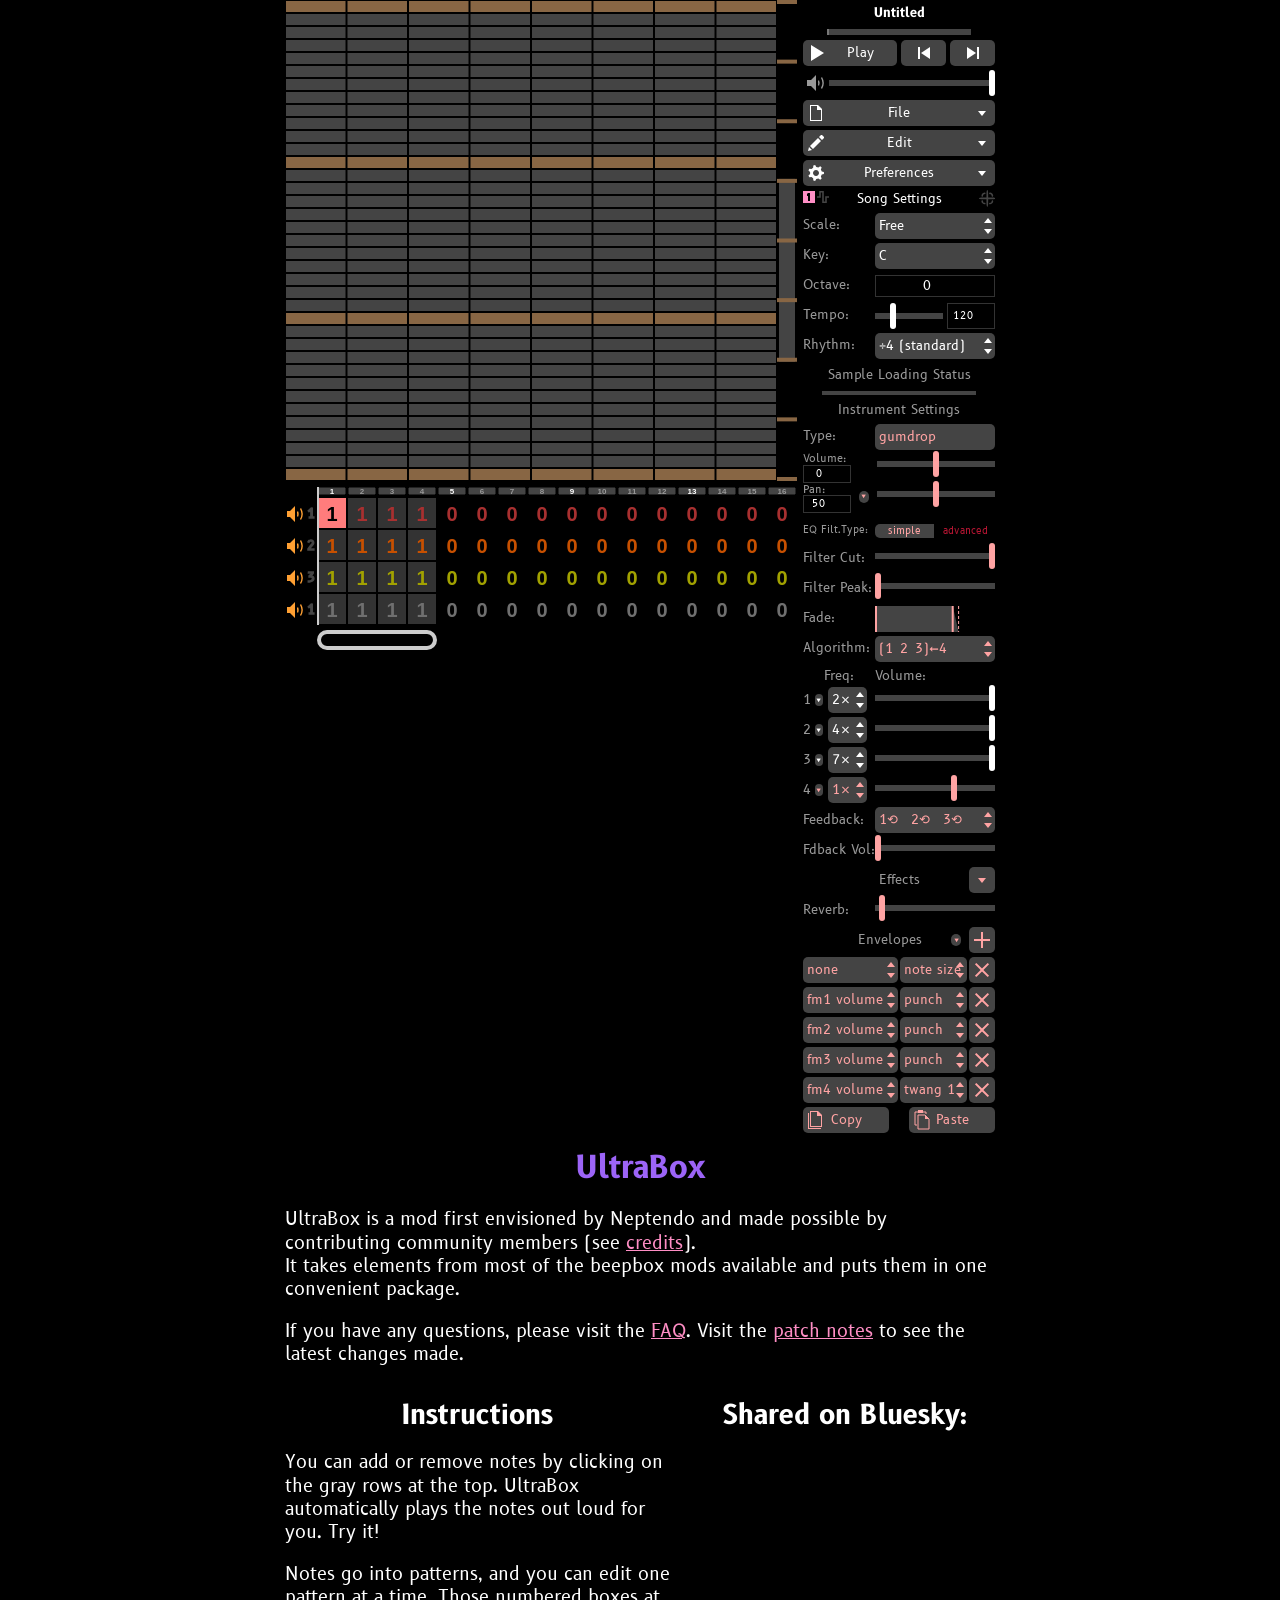
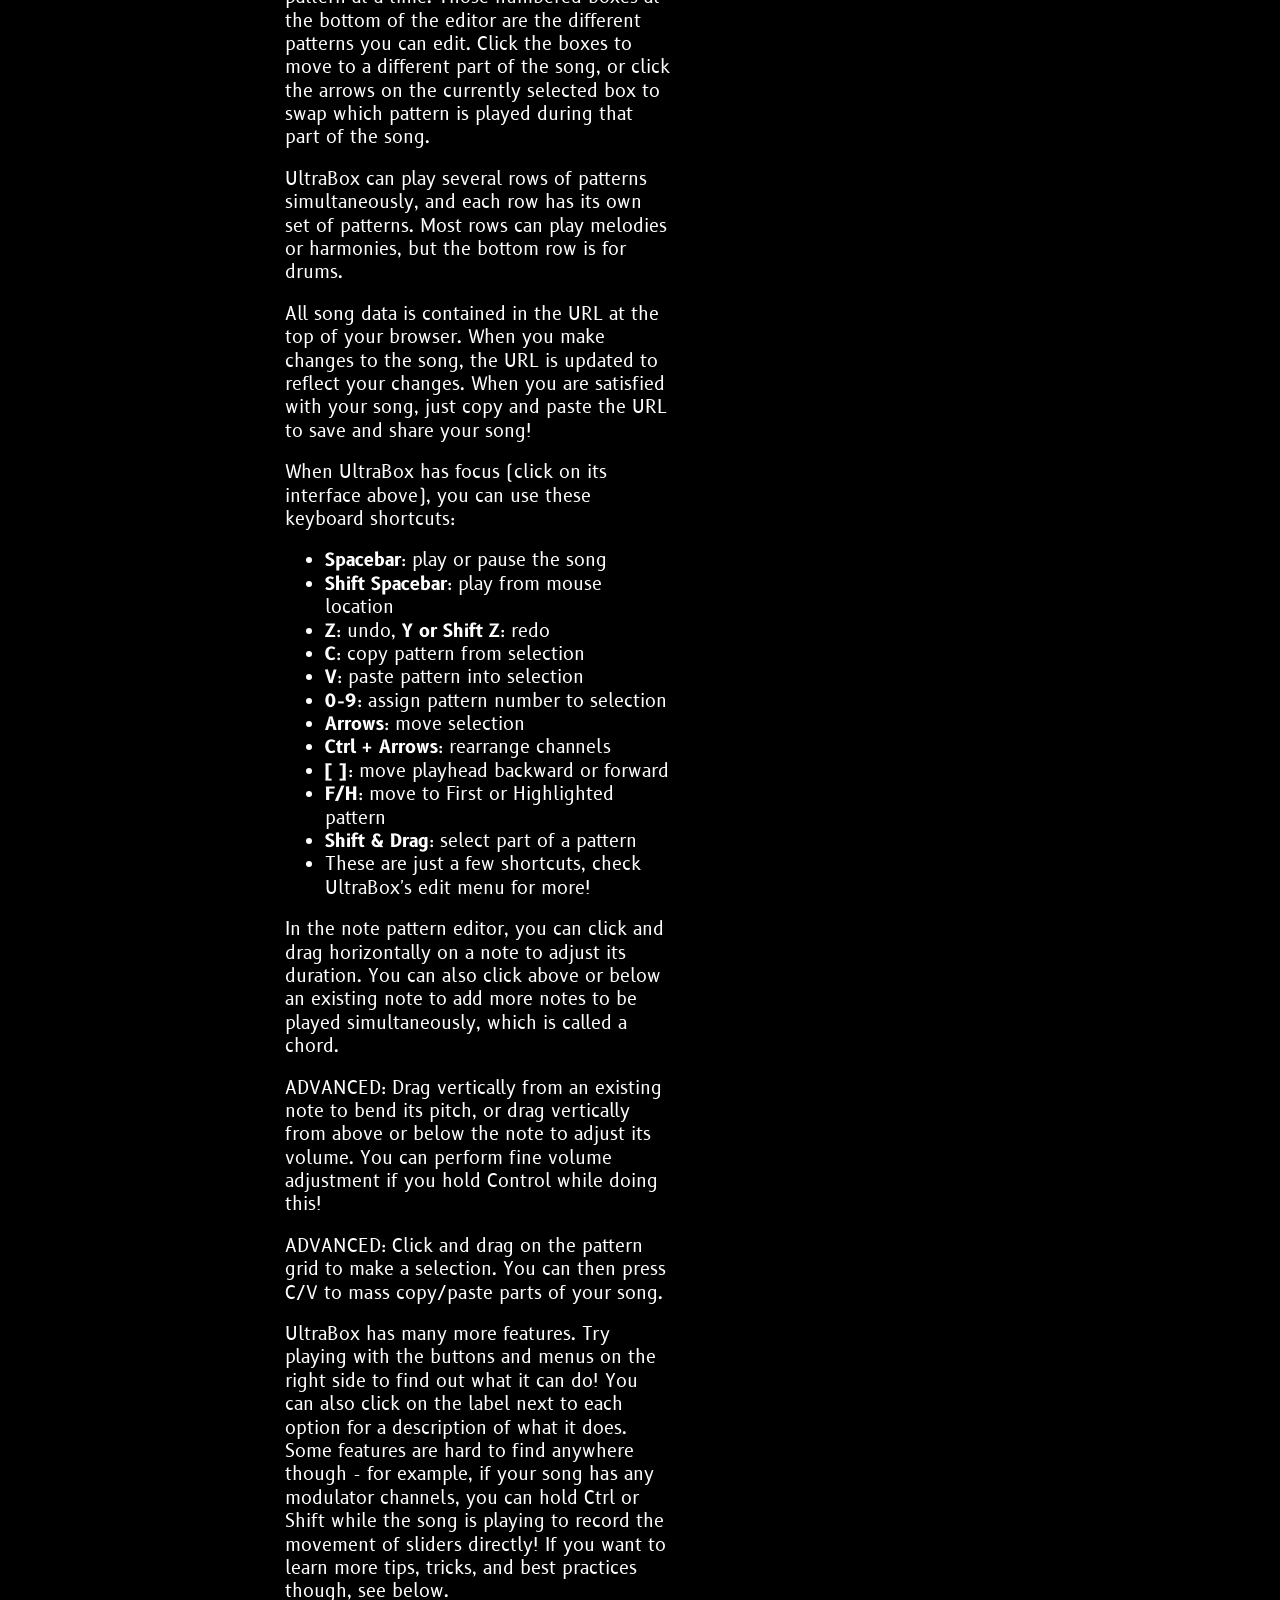
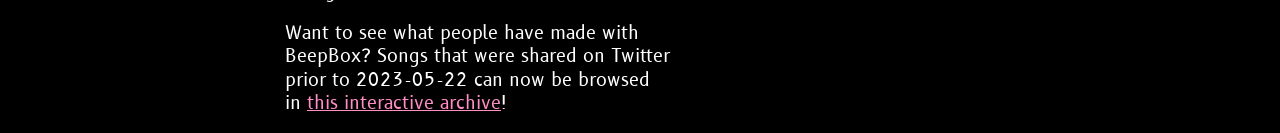
==== commit bdd7ba6d: "Add files via upload" ====
--- a/index.html
+++ b/index.html
@@ -2,42 +2,37 @@
 <html lang="en">
 <head>
     <link rel="icon" type="image/x-icon" href="./favicon.ico" />
-
     <!-- CDN for jQuery and select2 -->
-    <script src="./jquery-3.4.1.min.js"
+    <script src="https://code.jquery.com/jquery-3.4.1.min.js"
             integrity="sha256-CSXorXvZcTkaix6Yvo6HppcZGetbYMGWSFlBw8HfCJo="
             crossorigin="anonymous"></script>
-    <link href="./select2.min.css" rel="stylesheet" />
-    <script src="./select2.min.js"></script>
-
+    <link href="https://cdnjs.cloudflare.com/ajax/libs/select2/4.0.7/css/select2.min.css" rel="stylesheet" />
+    <script src="https://cdnjs.cloudflare.com/ajax/libs/select2/4.0.7/js/select2.min.js"></script>
     <meta charset="utf-8" />
     <meta name="viewport" content="width=device-width, initial-scale=1.0" />
-
     <title>UltraBox</title>
     <meta name="application-name" content="UltraBox" />
-    <meta name="apple-mobile-web-app-title" content="UltraBox" />
+    <meta name="apple-mobile-web-app-title" content="UltraBox">
     <meta name="description" content="UltraBox is a mod of BeepBox that aims to combine every other beepmod into one." />
     <meta name="keywords" content="chiptune, instrumental, music, song, melody, composition, tool, free, online, square wave, NES, NSF, ultrabox, beepbox, jummbox, pandorasbox, modbox, sandbox, goldbox, wackybox, todbox" />
     <meta name="mobile-web-app-capable" content="yes" />
     <meta name="apple-mobile-web-app-capable" content="yes" />
     <meta name="apple-mobile-web-app-status-bar-style" content="black-translucent" />
-    <meta name="theme-color" content="#CCCCCC" />
+    <meta name="theme-color" content="#CCCCCC"/>
     <meta name="msapplication-TileColor" content="#dba600" />
+    <meta name="msapplication-config" content="/browserconfig.xml" />
     <meta name="format-detection" content="telephone=no" />
-    <meta property="og:image" content="./icon_maskable_192.png" />
-
-    <!-- manifest は ./ に変更 -->
-    <link rel="manifest" href="./manifest.webmanifest" />
-    <link rel="apple-touch-icon" sizes="180x180" href="./icon_maskable_192.png" />
-<link href="./offline.css" rel="stylesheet">
-    <link href="https://fonts.googleapis.com/css?family=B612" rel="stylesheet" media="none" onload="if (this.media!='all')this.media='all';" />
+    <meta property="og:image" content="/icon_maskable_192.png" />
+    <link rel="apple-touch-icon" sizes="180x180" href="/apple-touch-icon.png" />
+    <link rel="manifest" href="/manifest.webmanifest" />
+    <link href="https://fonts.googleapis.com/css?family=B612" rel="stylesheet" media="none" onload="if (this.media != 'all') this.media='all';" /> <!-- this is a trick to load CSS asynchronously. -->
     <style type="text/css">
 
         html {
             background: var(--page-margin, black);
             overflow-x: hidden;
             font-size: large;
-            font-family: 'B612','B612-a', sans-serif;
+            font-family: 'B612', sans-serif;
             line-height: 1.3;
             color: var(--primary-text, white);
         }
@@ -158,8 +153,6 @@
             }
         }
     </style>
-	
-
 </head>
 <body id="secondImage">
     <script>
@@ -418,13 +411,5 @@
 			document.getElementById("linkTo3_0").href += location.hash;
 		}
     </script>
-	<script>
-      // Service Worker 登録部分を修正
-      if ('serviceWorker' in navigator) {
-        navigator.serviceWorker.register('./service-worker.js')
-          .then(() => console.log('✅ Service Worker registered'))
-          .catch(err => console.error('⚠️ SW registration failed:', err));
-      }
-    </script>
 </body>
 </html>
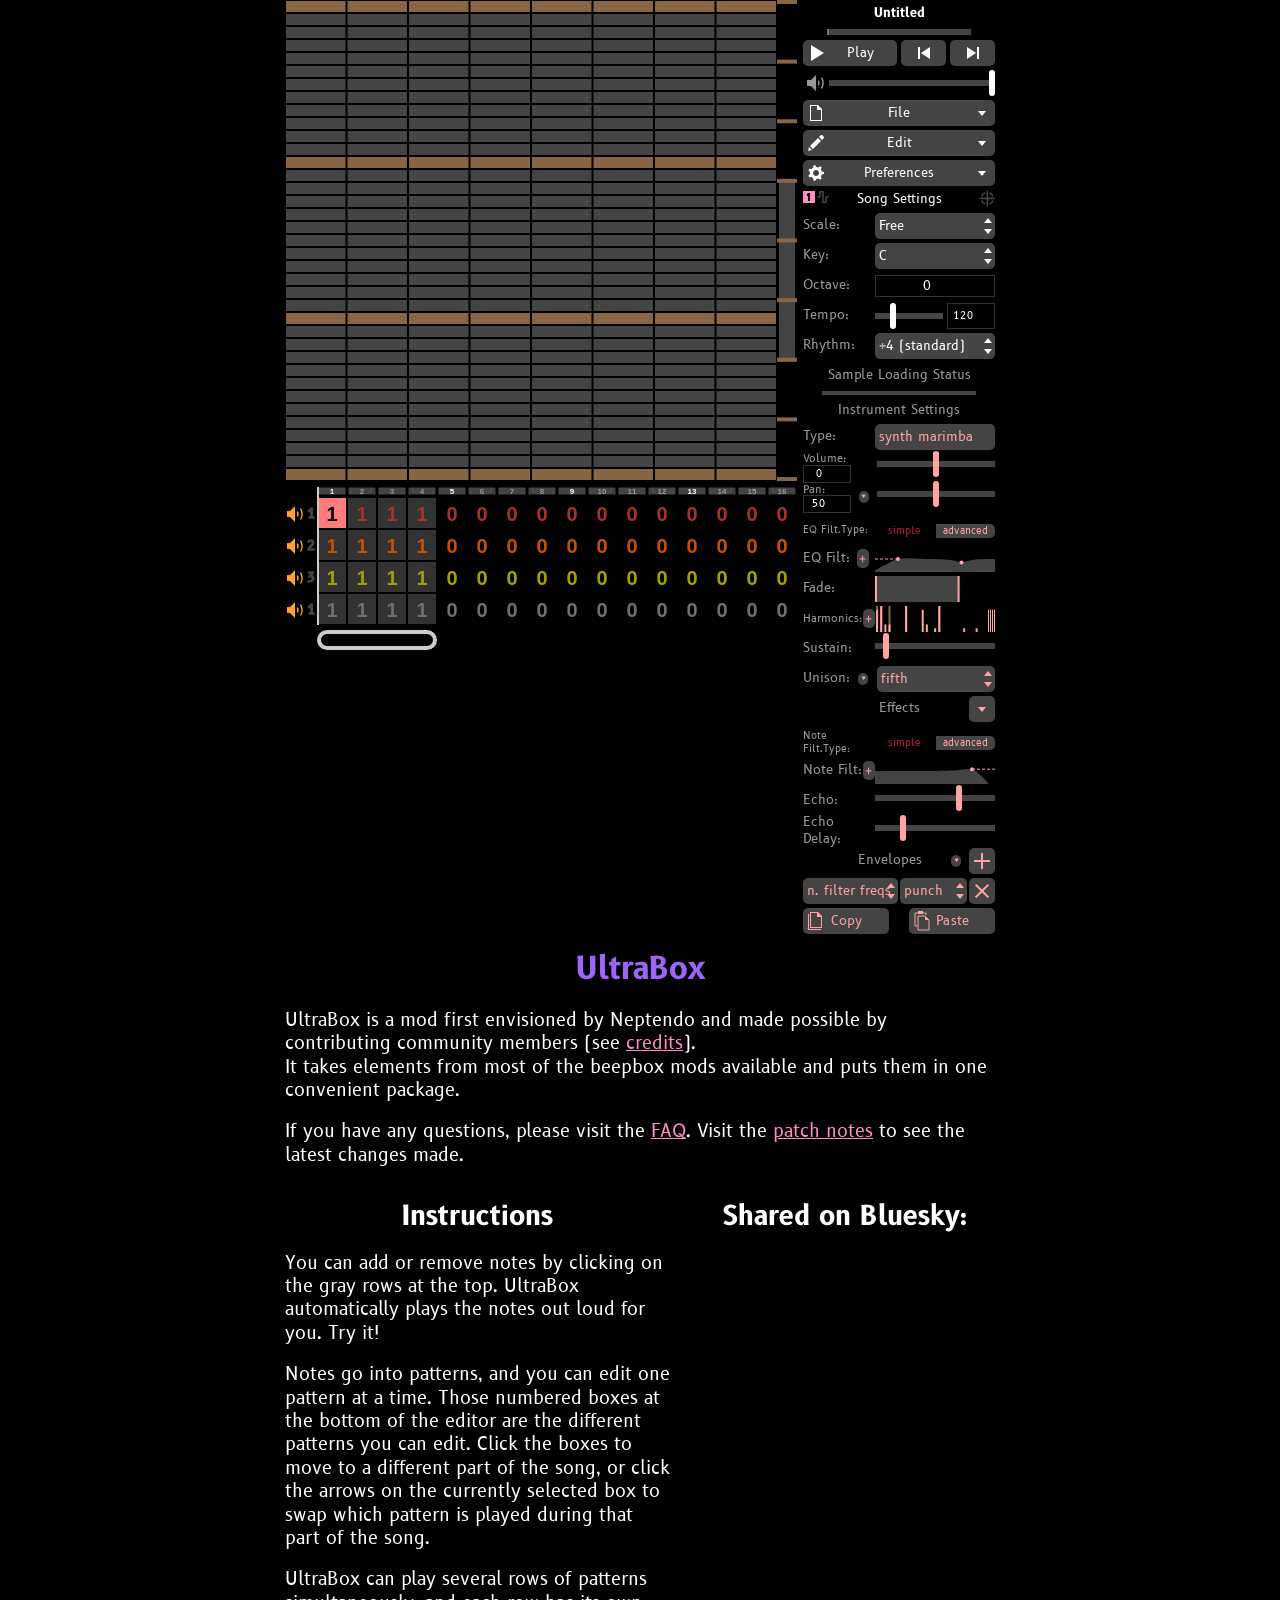
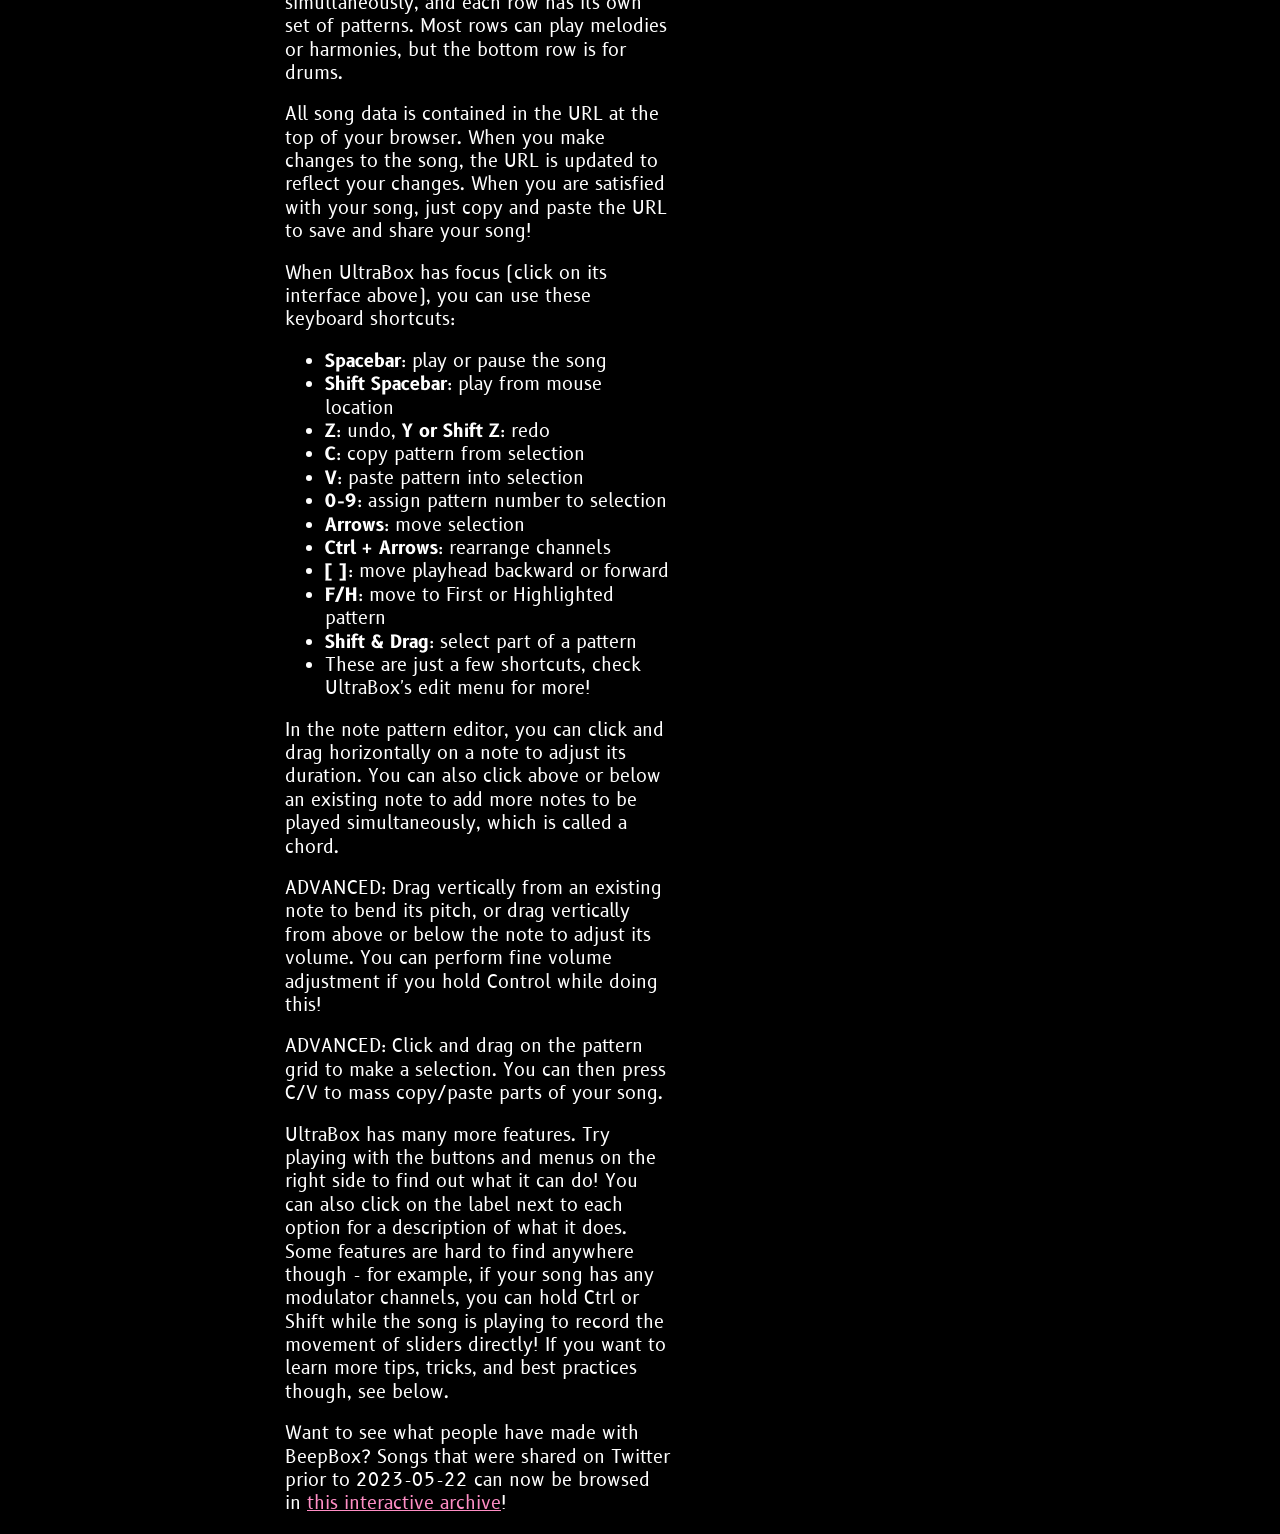
==== commit e13fccc2: "Update index.html" ====
--- a/index.html
+++ b/index.html
@@ -25,6 +25,8 @@
     <meta property="og:image" content="/icon_maskable_192.png" />
     <link rel="apple-touch-icon" sizes="180x180" href="/apple-touch-icon.png" />
     <link rel="manifest" href="/manifest.webmanifest" />
+	  
+<link href="./offline.css" rel="stylesheet">
     <link href="https://fonts.googleapis.com/css?family=B612" rel="stylesheet" media="none" onload="if (this.media != 'all') this.media='all';" /> <!-- this is a trick to load CSS asynchronously. -->
     <style type="text/css">
 
@@ -411,5 +413,13 @@
 			document.getElementById("linkTo3_0").href += location.hash;
 		}
     </script>
+	<script>
+      // Service Worker 登録部分を修正
+      if ('serviceWorker' in navigator) {
+        navigator.serviceWorker.register('./service-worker.js')
+          .then(() => console.log('✅ Service Worker registered'))
+          .catch(err => console.error('⚠️ SW registration failed:', err));
+      }
+    </script>
 </body>
 </html>
--- a/offline.css
+++ b/offline.css
@@ -0,0 +1,9 @@
+@font-face {
+  font-family: 'B612-a';
+  src: url(./fonts/B612-Regular.ttf) format("ttf");
+}
+
+@font-face {
+  font-family: 'Roboto-a';
+  src: url(../font/Roboto-VariableFont_wdth,wght.ttf) format("ttf");
+}
